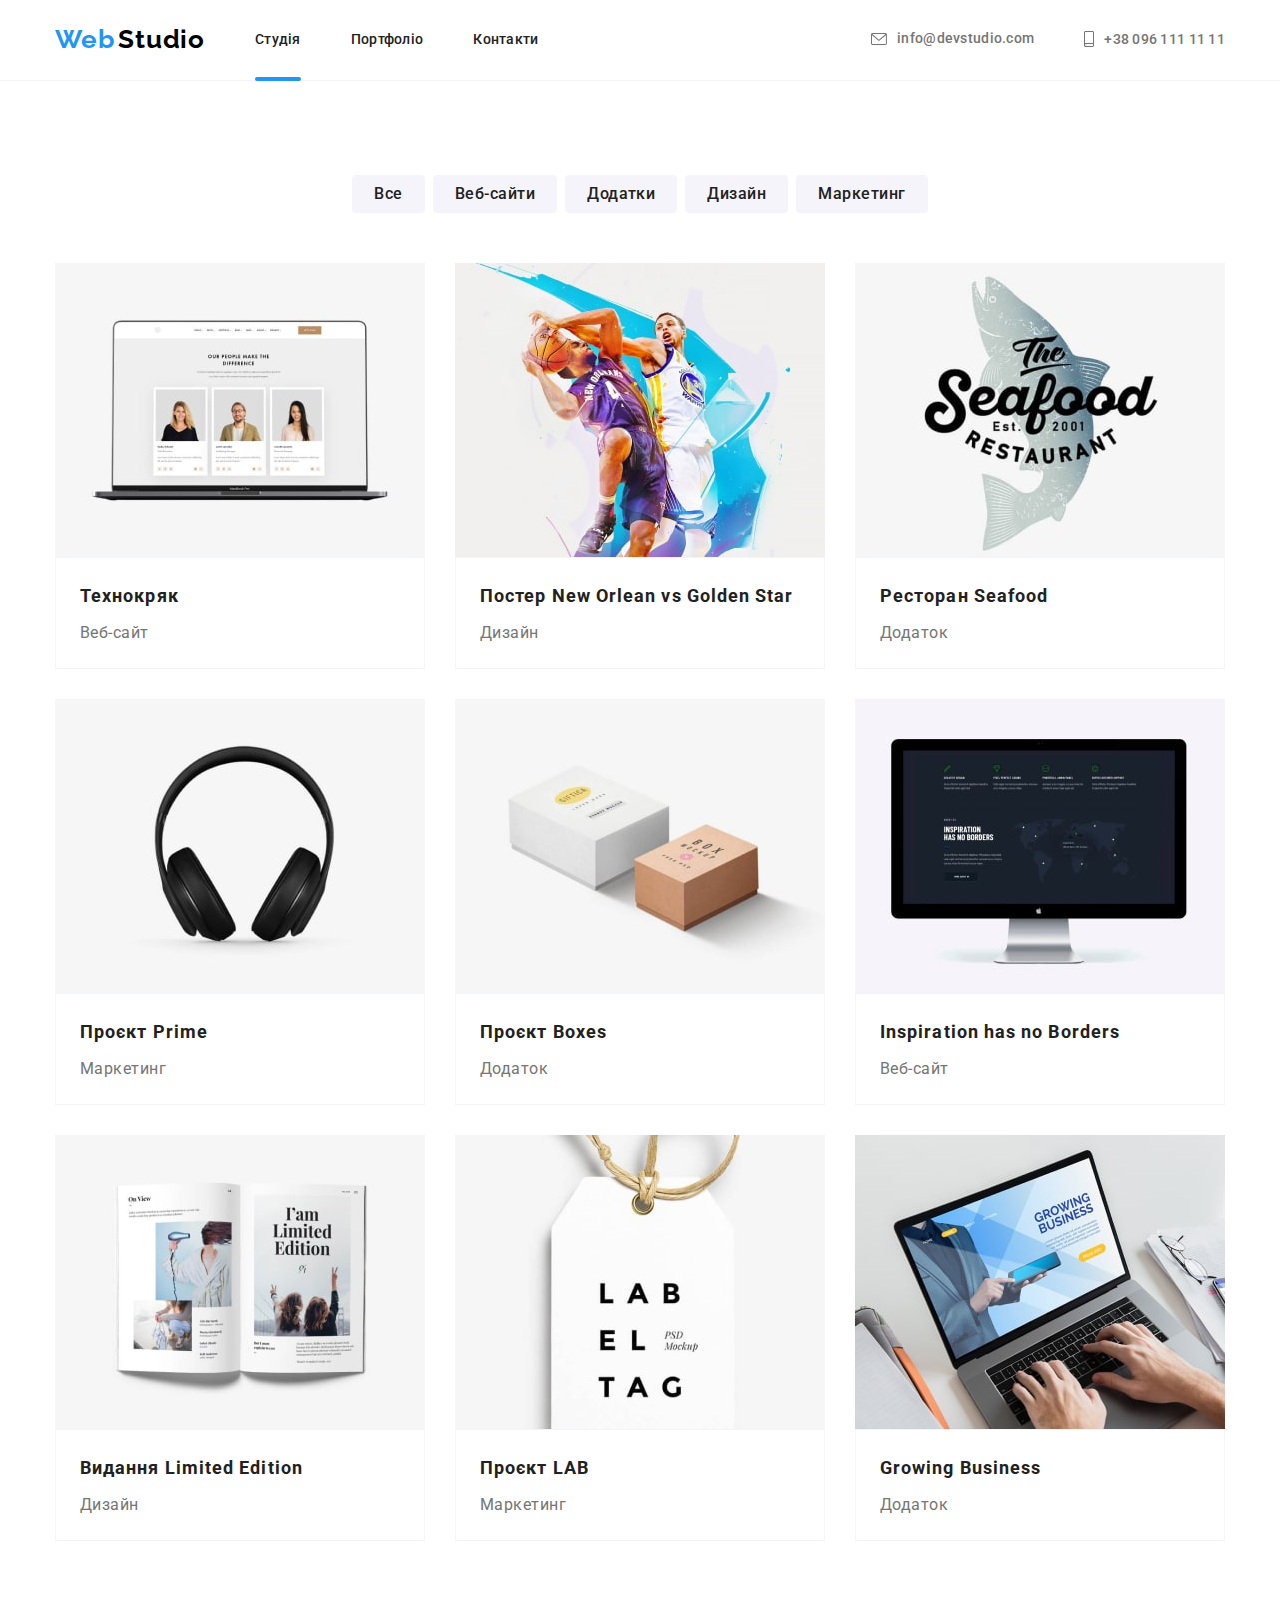
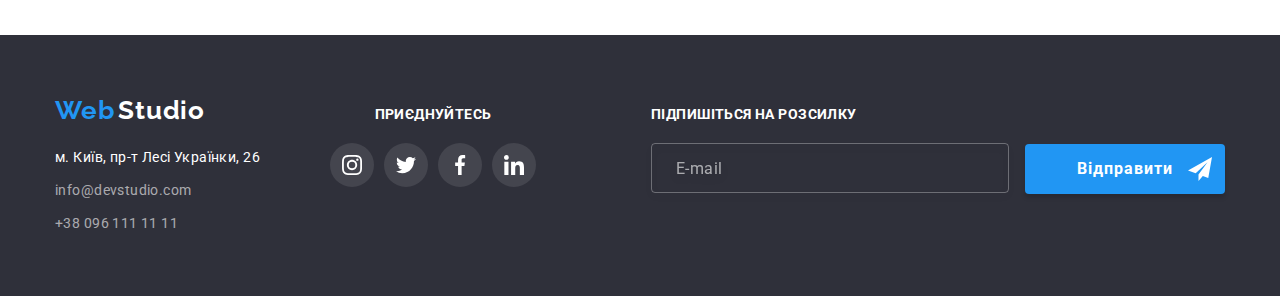
==== portfolio.html @ e1bfc2ea "Homework_8. V1" ====
<!DOCTYPE html>
<html lang="uk">

<head>
    <meta charset="UTF-8">
    <meta http-equiv="X-UA-Compatible" content="IE=edge">
    <meta name="viewport" content="width=device-width, initial-scale=1.0">
    <title>WebStudio</title>
    <link rel="preconnect" href="https://fonts.googleapis.com">
    <link rel="preconnect" href="https://fonts.gstatic.com" crossorigin>
    <link
        href="https://fonts.googleapis.com/css2?family=Montserrat:wght@400;700&family=Raleway:wght@700&family=Roboto:wght@400;500;700;900&display=swap"
        rel="stylesheet">
    <link rel="stylesheet" href="https://cdnjs.cloudflare.com/ajax/libs/animate.css/4.1.1/animate.min.css" />
    <link href="https://unpkg.com/aos@2.3.1/dist/aos.css" rel="stylesheet">
    <link rel="stylesheet" href="https://cdnjs.cloudflare.com/ajax/libs/animate.css/4.1.1/animate.min.css" />
    <link rel="stylesheet"
        href="https://cdnjs.cloudflare.com/ajax/libs/modern-normalize/1.1.0/modern-normalize.min.css">
    <link rel="stylesheet" href="./CSS/main.min.css">
</head>

<body>
    <header class="header">
        <div class="container">
            <a class="logo link" href="" lang="en"><span class="logo__web">Web</span> <span
                    class="logo__studio">Studio</span>
            </a>

            <nav class="navigation header__navigation">
                <ul class="navigation__list list">
                    <li class="navigation__item">
                        <a href="./index.html" class="navigation__link link current"> Студія </a>
                    </li>
                    <li class="navigation__item">
                        <a href="./portfolio.html" class="navigation__link link">Портфоліо</a>
                    </li>
                    <li class="navigation__item">
                        <a href="" class="navigation__link link">Контакти</a>
                    </li>
                </ul>
            </nav>
            <div class="auth-nav">
                <ul class="auth-list list">
                    <li>
                        <a href="mailto:info@devstudio.com" class="contact link">
                            <svg class="contact__icon" width="16" height="12">
                                <use href="./Images/icons.svg#icon-envelope"></use>
                            </svg>
                            info@devstudio.com
                        </a>
                    </li>
                    <li>
                        <a href="tel:+380961111111" class="contact link">
                            <svg class="contact__icon" width="10" height="16">
                                <use href="./Images/icons.svg#icon-smartphone"></use>
                            </svg>
                            +38 096 111 11 11</a>
                    </li>
                </ul>
            </div>
            <button type="button" class="menu-open" data-menu-open><svg class="menu-open-btn" width="40" height="40">
                    <use href="./Images/icons.svg#icon-menu_40px"></use>
                </svg></button>
            <div class="mobile-menu is-hidden" data-menu>
                <div class="container-mob">
                    <div class="menu-top">
                        <button type="button" class="menu-close" data-menu-close><svg class="close-open-btn" width="40"
                                height="40">
                                <use href="./Images/icons.svg#icon-close_40px"></use>
                            </svg></button>
                        <div class="menu-top">
                            <nav class="mob-menu-navigation">
                                <ul class="mob-menu-list list">
                                    <li class="mob-menu-item">
                                        <a href="./index.html" class="mob-menu-link link current"> Студія </a>
                                    </li>
                                    <li class="mob-menu-item">
                                        <a href="./portfolio.html" class="mob-menu-link link">Портфоліо</a>
                                    </li>
                                    <li class="mob-menu-item">
                                        <a href="" class="mob-menu-link link">Контакти</a>
                                    </li>
                                </ul>
                            </nav>
                        </div>
                        <div class="mob-auth-nav">
                            <ul class="mob-auth-list list">
                                <li>
                                    <a href="tel:+380961111111" class="contact-tel link">
                                        +38 096 111 11 11</a>
                                </li>
                                <li>
                                    <a href="mailto:info@devstudio.com" class="contact-mail link">
                                        info@devstudio.com
                                    </a>
                                </li>

                            </ul>
                        </div>
                        <ul class="mob-soc-list list">
                            <li class="mob-soc-item">
                                <a href="" class="mob-soc-link link" target="_blank"
                                    rel="noopener noreferrer nofollow">Instagram</a>
                            </li>
                            <li class="mob-soc-item">
                                <a href="" class="mob-soc-link link" target="_blank"
                                    rel="noopener noreferrer nofollow">Twitter</a>
                            </li>
                            <li class="mob-soc-item">
                                <a href="" class="mob-soc-link link" target="_blank"
                                    rel="noopener noreferrer nofollow">Facebook</a>
                            </li>
                            <li class="mob-soc-item">
                                <a href="" class="mob-soc-link link" target="_blank"
                                    rel="noopener noreferrer nofollow">LinkedIn</a>
                            </li>
                        </ul>

                    </div>
                </div>
            </div>
    </header>
    <main>
        <section>

            <h1 class="visually-hidden">Портфоліо</h1>
            <!-- Приховний хеддер, заховати !!! -->
            <div class="container">
                <ul class="button-list list">
                    <li>
                        <button type="button" class="button-portfolio">Все</button>
                    </li>
                    <li>
                        <button type="button" class="button-portfolio">Веб-сайти</button>
                    </li>
                    <li>
                        <button type="button" class="button-portfolio">Додатки</button>
                    </li>
                    <li>
                        <button type="button" class="button-portfolio">Дизайн</button>
                    </li>
                    <li>
                        <button type="button" class="button-portfolio">Маркетинг</button>
                    </li>
                </ul>

                <ul class="cataloge-list list">

                    <li class="portfolio-item">
                        <div class="portfolio-top-wrap">
                            <picture>
                                <source srcset="
                                ./Images/Techno-desk.jpg   1x,
                                ./Images/Techno-desk-2x.jpg 2x
                                " media="(min-width:1200px)" />
                                <source srcset="
                                ./Images/Techno-tab.jpg    1x,
                                ./Images/Techno-tab-2x.jpg 2x
                                " media="(min-width:768px)" />
                                <source srcset="
                                ./Images/Techno-mob.jpg   1x,
                                ./Images/Techno-mob-2x.jpg 2x
                                " media="(max-width:767px)" />
                                <img src="./Images/Techno-mob.jpg" alt="Технокряк" width="450" height="294" />
                            </picture>
                            <p class="portfolio-text">
                                Ресурс пропонує комплексні пропозиції з різним рівнем функціоналу
                                та
                                сервісів. Все це дозволить відвідувачу отримати
                                вичерпні відомості про компанію чи приватну особу.

                            </p>
                        </div>

                        <div class="portfolio-block">
                            <p class="cataloge-works">Технокряк</p>
                            <p class="portfolio-name">Веб-сайт</p>
                        </div>
                    </li>


                    <li class="portfolio-item">
                        <div class="portfolio-top-wrap">
                            <picture>
                                <source srcset="
                                 ./Images/New-orlean-desk.jpg   1x,
                                 ./Images/New-orlean-desk-2x.jpg 2x
                                  " media="(min-width:1200px)" />
                                <source srcset="
                                   ./Images/New-orlean-tab.jpg    1x,
                                    ./Images/New-orlean-tab-2x.jpg 2x
                                    " media="(min-width:768px)" />
                                <source srcset="
                                    ./Images/New-orlean-mob.jpg   1x,
                                    ./Images/New-orlean-mob-2x.jpg 2x
                                   " media="(max-width:767px)" />
                                <img src="./Images/New-orlean-mob.jpg" alt="New-Orlean" width="450" height="294" />
                            </picture>
                            <p class="portfolio-text">
                                Lorem ipsum dolor, sit amet consectetur adipisicing elit. Ad recusandae autem dolorem
                                totam eveniet tempora reiciendis provident quibusdam corporis. Harum laborum ea minima.
                                Consequuntur dolorem soluta non doloribus at. Quaerat.

                            </p>
                        </div>
                        <div class="portfolio-block">
                            <p class="cataloge-works">Постер New Orlean vs Golden Star</p>
                            <p class="portfolio-name">Дизайн</p>
                        </div>
                    </li>
                    <li class="portfolio-item">
                        <div class="portfolio-top-wrap">
                        <picture>
                            <source srcset="
                               ./Images/Seafood-desk.jpg   1x,
                                 ./Images/Seafood-desk-2x.jpg 2x
                                  " media="(min-width:1200px)" />
                            <source srcset="
                                   ./Images/Seafood-tab.jpg    1x,
                                   ./Images/Seafood-tab-2x.jpg 2x
                                   " media="(min-width:768px)" />
                            <source srcset="
                                   ./Images/Seafood-mob.jpg   1x,
                                    ./Images/Seafood-mob-2x.jpg 2x
                                     " media="(max-width:767px)" />
                            <img src="./Images/Seafood-mob.jpg" alt="Seafood" width="450" height="294" />
                        </picture>
                            <p class="portfolio-text">
                                Lorem ipsum dolor sit amet.

                            </p>
                        </div>
                        <div class="portfolio-block">
                            <p class="cataloge-works">Ресторан Seafood</p>
                            <p class="portfolio-name">Додаток</p>
                        </div>
                    </li>
                    <li class="portfolio-item">
                        <div class="portfolio-top-wrap">
                        <picture>
                            <source srcset="
                                ./Images/Prime-desk.jpg   1x,
                                ./Images/Prime-desk-2x.jpg 2x
                                 " media="(min-width:1200px)" />
                            <source srcset="
                                 ./Images/Prime-tab.jpg    1x,
                                  ./Images/Prime-tab-2x.jpg 2x
                                   " media="(min-width:768px)" />
                            <source srcset="
                                    ./Images/Prime-mob.jpg   1x,
                                    ./Images/Prime-mob-2x.jpg 2x
                                      " media="(max-width:767px)" />
                            <img src="./Images/Prime-mob.jpg" alt="Prime" width="450" height="294" />
                        </picture>
                            <p class="portfolio-text">
                                Lorem ipsum dolor, sit amet consectetur adipisicing elit. Eaque dolore tempore deserunt
                                eligendi temporibus explicabo aspernatur incidunt velit fugiat asperiores.
                            </p>
                        </div>
                        <div class="portfolio-block">
                            <p class="cataloge-works">Проєкт Prime</p>
                            <p class="portfolio-name">Маркетинг</p>
                        </div>
                    </li>
                    <li class="portfolio-item">
                        <div class="portfolio-top-wrap">
                        <picture>
                            <source srcset="
                             ./Images/Boxes-desk.jpg   1x,
                               ./Images/Boxes-desk-2x.jpg 2x
                                " media="(min-width:1200px)" />
                            <source srcset="
                                 ./Images/Boxes-tab.jpg    1x,
                                 ./Images/Boxes-tab-2x.jpg 2x
                                   " media="(min-width:768px)" />
                            <source srcset="
                                  ./Images/Boxes-mob.jpg   1x,
                                    ./Images/Boxes-mob-2x.jpg 2x
                                    " media="(max-width:767px)" />
                            <img src="./Images/Boxes-mob.jpg" alt="Boxes" width="450" height="294" />
                        </picture>
                            <p class="portfolio-text">
                                Lorem ipsum dolor, sit amet consectetur adipisicing elit. Eaque dolore tempore deserunt
                                eligendi temporibus
                                explicabo aspernatur incidunt velit fugiat asperiores.
                            </p>
                        </div>
                        <div class="portfolio-block">
                            <p class="cataloge-works">Проєкт Boxes</p>
                            <p class="portfolio-name">Додаток</p>
                        </div>
                    </li>
                    <li class="portfolio-item">
                        <div class="portfolio-top-wrap">
                            <picture>
                                <source srcset="
                                  ./Images/Inspiration-desk.jpg   1x,
                                    ./Images/Inspiration-desk-2x.jpg 2x
                                   " media="(min-width:1200px)" />
                                <source srcset="
                                  ./Images/Inspiration-tab.jpg    1x,
                                   ./Images/Inspiration-tab-2x.jpg 2x
                                    " media="(min-width:768px)" />
                                <source srcset="
                                    ./Images/Inspiration-mob.jpg   1x,
                                     ./Images/Inspiration-mob-2x.jpg 2x
                                   " media="(max-width:767px)" />
                                <img src="./Images/Inspiration-mob.jpg" alt="inspiration" width="450" height="294" />
                            </picture>
                            <p class="portfolio-text">
                                Lorem ipsum dolor, sit amet consectetur adipisicing elit. Eaque dolore tempore deserunt
                                eligendi temporibus
                                explicabo aspernatur incidunt velit fugiat asperiores.
                            </p>
                        </div>
                        <div class="portfolio-block">
                            <p class="cataloge-works">Inspiration has no Borders</p>
                            <p class="portfolio-name">Веб-сайт</p>
                        </div>
                    </li>
                    <li class="portfolio-item">
                        <div class="portfolio-top-wrap">
                        <picture>
                            <source srcset="
                            ./Images/Limited-desk.jpg   1x,
                            ./Images/Limited-desk-2x.jpg 2x
                             " media="(min-width:1200px)" />
                            <source srcset="
                             ./Images/Limited-tab.jpg    1x,
                              ./Images/Limited-tab-2x.jpg 2x
                              " media="(min-width:768px)" />
                            <source srcset="
                                ./Images/Limited-mob.jpg   1x,
                               ./Images/Limited-mob-2x.jpg 2x
                                " media="(max-width:767px)" />
                            <img src="./Images/Limited-mob.jpg" alt="Limited" width="450" height="294" />
                        </picture>
                            <p class="portfolio-text">
                                Lorem ipsum dolor, sit amet consectetur adipisicing elit. Eaque dolore tempore deserunt
                                eligendi temporibus
                                explicabo aspernatur incidunt velit fugiat asperiores.
                            </p>
                        </div>
                        <div class="portfolio-block">
                            <p class="cataloge-works">Видання Limited Edition</p>
                            <p class="portfolio-name">Дизайн</p>
                        </div>
                    </li>
                    <li class="portfolio-item">
                        <div class="portfolio-top-wrap">
                            <picture>
                                <source srcset="
                               ./Images/LAB-desk.jpg   1x,
                                  ./Images/LAB-desk-2x.jpg 2x
                                   " media="(min-width:1200px)" />
                                <source srcset="
                                 ./Images/LAB-tab.jpg    1x,
                                 ./Images/LAB-tab-2x.jpg 2x
                                    " media="(min-width:768px)" />
                                <source srcset="
                                   ./Images/LAB-mob.jpg   1x,
                                   ./Images/LAB-mob-2x.jpg 2x
                                     " media="(max-width:767px)" />
                                <img src="./Images/LAB-mob.jpg" alt="LAB" width="450" height="294" />
                            </picture>
                            <p class="portfolio-text">
                                Lorem ipsum dolor, sit amet consectetur adipisicing elit. Eaque dolore tempore deserunt
                                eligendi temporibus
                                explicabo aspernatur incidunt velit fugiat asperiores.
                            </p>
                        </div>
                        <div class="portfolio-block">
                            <p class="cataloge-works">Проєкт LAB</p>
                            <p class="portfolio-name">Маркетинг</p>
                        </div>
                    </li>
                    <li class="portfolio-item">
                        <div class="portfolio-top-wrap">
                        <picture>
                            <source srcset="
                               ./Images/Business-desk.jpg   1x,
                              ./Images/Business-desk-2x.jpg 2x
                                 " media="(min-width:1200px)" />
                            <source srcset="
                               ./Images/Business-tab.jpg    1x,
                               ./Images/Business-tab-2x.jpg 2x
                                " media="(min-width:768px)" />
                            <source srcset="
                                  ./Images/Business-mob.jpg   1x,
                                   ./Images/Business-mob-2x.jpg 2x
                                    " media="(max-width:767px)" />
                            <img src="./Images/Business-mob.jpg" alt="Business" width="450" height="294" />
                        </picture>
                            <p class="portfolio-text">
                                Lorem ipsum dolor, sit amet consectetur adipisicing elit. Eaque dolore tempore deserunt
                                eligendi temporibus
                                explicabo aspernatur incidunt velit fugiat asperiores.
                            </p>
                        </div>
                        <div class="portfolio-block">
                            <p class="cataloge-works">Growing Business</p>
                            <p class="portfolio-name">Додаток</p>
                        </div>
                    </li>
                </ul>
            </div>
        </section>

    </main>
    <footer class="footer">
        <div class="container">
            <div class="two-section-tab">
                <div class="address-thumb footer__address-thumb">
                    <a class="logo footer__logo link" href="" lang="en"><span class="logo__web">Web</span> <span
                            class=" logo__studio logo__studio--white">Studio</span></a>
                    <address>
                        <a class="footer__address link" href="https://goo.gl/maps/BBS1sjoUENWyH9NC9" target="_blank"
                            rel="noopener noreferrer nofollow">м. Київ, пр-т Лесі Українки, 26</a>
                        <ul class="footer__list list">
                            <li class=footer__item><a class="footer__contact link"
                                    href="mailto:info@devstudio.com">info@devstudio.com</a>
                            </li>
                            <li class=footer__item><a class="footer__contact link" href="tel:+380961111111">+38 096 111
                                    11
                                    11</a>
                            </li>
                        </ul>
                    </address>
                </div>
                <div class="footer-soc footer__footer-soc">
                    <h3>Приєднуйтесь</h3>
                    <ul class="footer-soc__list list">
                        <li class="footer-soc__item">
                            <a href="" class="footer-soc__link link">
                                <svg class="footer-soc__icon" width="20" height="20">
                                    <use href="./Images/icons.svg#icon-instagram-2"></use>
                                </svg>
                            </a>
                        </li>
                        <li class="footer-soc__item">
                            <a href="" class="footer-soc__link link">
                                <svg class="footer-soc__icon" width="20" height="20">
                                    <use href="./Images/icons.svg#icon-twitter-1"></use>
                                </svg>
                            </a>
                        </li>
                        <li class="footer-soc__item">
                            <a href="" class="footer-soc__link link">
                                <svg class="footer-soc__icon" width="20" height="20">
                                    <use href="./Images/icons.svg#icon-facebook-1"></use>
                                </svg>
                            </a>
                        </li>
                        <li class="footer-soc__item">
                            <a href="" class="footer-soc__link link">
                                <svg class="footer-soc__icon" width="20" height="20">
                                    <use href="./Images/icons.svg#icon-linkedin-1"></use>
                                </svg>
                            </a>
                        </li>
                    </ul>
                </div>
            </div>
            <div class="subscription-box">
                <h3>Підпишіться на розсилку</h3>
                <form class="subscription-form">

                    <input type="email" class="subscription-form__input" name="subscription-form__email" required
                        placeholder="E-mail">

                    <button type="submit" class="submit-button">Відправити
                        <svg class="submit-button__icon" width="24" height="24">
                            <use href="./Images/icons.svg#icon-icon-send"></use>
                        </svg>
                    </button>
                </form>
            </div>
        </div>
    </footer>
    <script src="https://unpkg.com/aos@2.3.1/dist/aos.js"></script>
    <script>
        AOS.init();
    </script>
    <script src="./js/menu.js"></script>
</body>

</html>
---- CSS/main.min.css ----
:root{--header-color: #212121;--title-color: #757575;--accent-color: #2196f3;--second-accent-color: #ffffff;--body-background: #ffffff;--typical-lh: 1.36;--bg-gradiant:linear-gradient( rgba(47, 48, 58, 0.4), rgba(47, 48, 58, 0.4)) }p,h1,h2,h3,h4,h5,h6{margin:0px}ul{margin:0px;padding-left:0}body{font-family:"Roboto",sans-serif;background:var(--body-background)}.list{list-style:none}.link{text-decoration:none}img{display:block;width:100%;max-width:100%;height:auto}.visually-hidden{position:absolute;white-space:nowrap;width:1px;height:1px;overflow:hidden;border:0;padding:0;clip:rect(0 0 0 0);clip-path:inset(50%);margin:-1px}.container{width:100%;padding-left:15px;padding-right:15px;margin-left:auto;margin-right:auto}@media screen and (min-width: 480px){.container{width:480px}}@media screen and (min-width: 768px){.container{width:768px}}@media screen and (min-width: 1200px){.container{width:1200px}}section{padding-top:60px;padding-bottom:60px}@media screen and (min-width: 1200px){section{padding-top:94px;padding-bottom:94px}}.header{border-bottom:1px solid #f5f4fa;padding-top:16px;padding-bottom:16px}@media screen and (min-width: 768px){.header{padding-top:26px;padding-bottom:26px}}@media screen and (min-width: 1200px){.header{padding-top:24px;padding-bottom:25px}}.logo__web{font-family:"Raleway",sans-serif;font-weight:700;font-size:24px;line-height:1.16;letter-spacing:.03em;color:var(--accent-color)}@media screen and (min-width: 1200px){.logo__web{font-size:26px;line-height:1.19}}.logo__studio{font-family:"Raleway",sans-serif;font-weight:700;font-size:24px;line-height:1.16;letter-spacing:.03em;color:#000}@media screen and (min-width: 1200px){.logo__studio{font-size:26px;line-height:1.19}}.navigation,.auth-nav{display:none}.navigation{display:none}@media screen and (min-width: 768px){.navigation{display:block}}@media screen and (min-width: 1200px){.navigation{display:block}}.navigation__link{position:relative;font-weight:500;font-size:14px;line-height:1.14;letter-spacing:.02em;color:var(--header-color);transition:color 250ms cubic-bezier(0.4, 0, 0.2, 1)}.navigation__link:hover,.navigation__link:focus{color:var(--accent-color)}.navigation__link.current::after{position:absolute;content:"";display:block;width:100%;height:4px;border-radius:2px;background-color:var(--accent-color);margin-top:28px;left:0;transition:color 250ms cubic-bezier(0.4, 0, 0.2, 1)}.contact{font-weight:500;font-size:14px;line-height:1.14;letter-spacing:.02em;color:var(--title-color);align-items:center;display:flex;gap:10px;transition:color 250ms cubic-bezier(0.4, 0, 0.2, 1)}.contact:hover,.contact:focus{color:var(--accent-color)}.contact__icon{fill:var(--title-color);transition:fill 250ms cubic-bezier(0.4, 0, 0.2, 1)}.contact:hover .contact__icon,.contact:focus .contact__icon{fill:var(--accent-color)}.header .container{display:flex;align-items:center;width:100%}@media screen and (min-width: 1200px){.header .container{width:1200px}}.header__navigation{margin-left:87px}@media screen and (min-width: 1200px){.header__navigation{margin-left:50px}}.navigation__list{display:flex}.navigation__item:not(:last-child){margin-right:50px}.auth-nav{display:none}@media screen and (min-width: 768px){.auth-nav{display:flex;margin-left:auto;margin-bottom:-10px}}@media screen and (min-width: 1200px){.auth-nav{display:flex;margin-left:auto}}.auth-list li:first-child{margin-bottom:10px}@media screen and (min-width: 1200px){.auth-list{display:flex;margin-left:auto}}@media screen and (min-width: 1200px){.auth-list li:not(:last-child){margin-right:50px}}.menu-open,.menu-close{margin-left:auto;background-color:rgba(0,0,0,0);border:rgba(0,0,0,0)}@media screen and (min-width: 768px){.menu-open,.menu-close{display:none}}@media screen and (min-width: 1200px){.menu-open,.menu-close{display:none}}.mobile-menu{position:fixed;z-index:1;background-color:var(--body-background);top:0;left:0;width:100vw;height:100vh;padding-top:10px;padding-bottom:48px;padding-left:40px}.mobile-menu>.container-mob{height:100%;display:flex;flex-direction:column;justify-content:space-between}.menu-close{display:block;margin-left:auto;margin-bottom:15px}.mob-menu-item:not(:last-child){margin-bottom:36px}.mob-menu-item:last-child{margin-bottom:120px}.mob-menu-link{font-weight:500;font-size:40px;line-height:1.18;letter-spacing:.02em;color:#212121}.mob-menu-link:hover,.mob-menu-link:focus{color:var(--accent-color)}.mob-auth-nav{display:flex;gap:32px;margin-bottom:64px}.contact-tel{display:inline-block;font-weight:500;font-size:34px;line-height:1.18;letter-spacing:.02em;color:#2196f3;margin-bottom:32px}.contact-mail{font-weight:500;font-size:24px;line-height:28px;letter-spacing:.02em;color:#757575}.mob-soc-list{display:flex;gap:20px}.mob-soc-list li:not(:last-child){border-right:1px solid rgba(33,33,33,.2);padding-right:10px}.mob-soc-link{font-weight:500;font-size:18px;line-height:1.22;letter-spacing:.02em;color:#2196f3}.hero{background-color:#2f303a;background-image:var(--bg-gradiant),url(../Images/Hero_mob_1x.jpg);background-repeat:no-repeat;background-position:center;background-size:cover;max-width:1600px;height:600px;margin:0 auto;text-align:center;padding-top:118px;padding-bottom:60px}@media(min-device-pixel-ratio: 2),(min-resolution: 192dpi),(min-resolution: 2dppx){.hero{background-image:var(--bg-gradiant),url(../Images/Hero_mob_2x.jpg)}}@media screen and (min-width: 768px){.hero{padding-top:118px;padding-bottom:204px;background-image:var(--bg-gradiant),url(../Images/Hero_tab_1x.jpg)}}@media screen and (min-width: 768px)and (min-device-pixel-ratio: 2),screen and (min-width: 768px)and (min-resolution: 192dpi),screen and (min-width: 768px)and (min-resolution: 2dppx){.hero{background-image:var(--bg-gradiant),url(../Images/Hero_tab_2x.jpg)}}@media screen and (min-width: 1200px){.hero{padding-top:200px;padding-bottom:200px;background-image:var(--bg-gradiant),url(../Images/Hero_desk_1x.jpg)}}@media screen and (min-width: 1200px)and (min-device-pixel-ratio: 2),screen and (min-width: 1200px)and (min-resolution: 192dpi),screen and (min-width: 1200px)and (min-resolution: 2dppx){.hero{background-image:var(--bg-gradiant),url(../Images/Hero_desk_2x.jpg)}}.container .hero-content{text-align:left;width:100%}.hero-name{font-weight:900;font-size:26px;line-height:1.62;letter-spacing:.06em;text-transform:uppercase;color:var(--second-accent-color);width:100%;margin:0 auto}@media screen and (min-width: 1200px){.hero-name{font-size:44px;line-height:1.36}}.button-hero{font-family:inherit;font-weight:700;font-size:16px;line-height:1.88;align-items:center;text-align:center;letter-spacing:.06em;border-radius:4px;border:1px var(--accent-color);color:var(--second-accent-color);background-color:var(--accent-color);cursor:pointer;padding:10px 32px;margin-top:30px;min-width:200px;transition:background 250ms cubic-bezier(0.4, 0, 0.2, 1)}@media screen and (min-width: 1200px){.button-hero{min-width:216px}}.button-hero:hover,.button-hero:focus{background:#188ce8}.about-list{display:flex;flex-wrap:wrap;gap:30px}.about-item{width:100%}@media screen and (min-width: 768px){.about-item{width:calc((100% - 30px)/2)}}@media screen and (min-width: 1200px){.about-item{width:calc((100% - 90px)/4)}}.about-thumb{height:120px;background-color:#f5f4fa;border-radius:4px;display:flex;align-items:center;justify-content:center;margin-bottom:30px}.about-title{font-weight:700;font-size:14px;line-height:1.14;letter-spacing:.03em;text-transform:uppercase;color:var(--header-color);margin-bottom:10px}.about-text{font-size:14px;line-height:1.71;letter-spacing:.03em;color:var(--title-color)}.works-section{display:none}@media screen and (min-width: 1200px){.works-section{display:block;padding-top:0px}}.works,.clients-title,.team-title{font-weight:700;font-size:28px;line-height:1.17;letter-spacing:.03em;text-align:center;color:var(--header-color);margin-bottom:30px}.works-list{display:flex}.gallery-item{position:relative;width:370px}.gallery-item:not(:last-child){margin-right:30px}.works-top{position:absolute;color:#f5f4fa;bottom:0;left:0;font-weight:700;font-size:14px;line-height:1.14;text-align:center;letter-spacing:.03em;text-transform:uppercase;background-color:rgba(47,48,58,.8);color:#fff;width:370px;min-height:70px;padding:27px}@media screen and (min-width: 1200px){.team-title{font-weight:700;font-size:36px;line-height:1.17;letter-spacing:.03em;margin-bottom:50px}}.team-section{background-color:#f5f4fa}.team-list{display:flex;flex-wrap:wrap;gap:30px}.team-item{width:100%}@media screen and (min-width: 768px){.team-item{width:calc((100% - 30px)/2)}}@media screen and (min-width: 1200px){.team-item{width:calc((100% - 90px)/4)}}.team-block{background-color:#fff;padding:30px 30px;box-shadow:0px 1px 3px rgba(0,0,0,.12),0px 1px 1px rgba(0,0,0,.14),0px 2px 1px rgba(0,0,0,.2);border-radius:0px 0px 4px 4px}.team-name{font-weight:500;font-size:16px;line-height:1.19;text-align:center;letter-spacing:.03em;color:var(--header-color);margin-bottom:10px}.team-specialty{font-size:16px;line-height:1.19;text-align:center;letter-spacing:.03em;color:var(--title-color);margin-bottom:16px}.team-soc{display:flex;justify-content:center;gap:10px}.team-soc-link{width:44px;height:44px;border-radius:50%;background-color:inherit;display:flex;align-items:center;justify-content:center;transition:background-color 250ms cubic-bezier(0.4, 0, 0.2, 1),fill 250ms cubic-bezier(0.4, 0, 0.2, 1)}.team-soc-link:hover,.team-soc-link:focus{background-color:#2196f3}.team-soc-icon{fill:#afb1b8;transition:fill 250ms cubic-bezier(0.4, 0, 0.2, 1)}.team-soc-link:hover .team-soc-icon,.team-soc-link:focus .team-soc-icon{fill:#fff}@media screen and (min-width: 1200px){.clients-title{font-weight:700;font-size:36px;line-height:1.17;letter-spacing:.03em;margin-bottom:50px}}.clients-list{display:flex;flex-wrap:wrap;gap:30px;justify-content:center;align-items:center}.clients-item{width:calc((100% - 30px)/2);height:92px}@media screen and (min-width: 768px){.clients-item{width:calc((100% - 60px)/3)}}@media screen and (min-width: 1200px){.clients-item{width:calc((100% - 150px)/6)}}.clients-link{display:flex;align-items:center;justify-content:center;width:100%;height:100%;border:1px solid #afb1b8;border-radius:4px;transition:border 250ms cubic-bezier(0.4, 0, 0.2, 1),border-radius 250ms cubic-bezier(0.4, 0, 0.2, 1),fill 250ms cubic-bezier(0.4, 0, 0.2, 1)}.clients-link:hover,.clients-link:focus{border:1px solid #2196f3;border-radius:4px;transition:fill 250ms cubic-bezier(0.4, 0, 0.2, 1)}.clients-icon{fill:#afb1b8}.clients-link:hover .clients-icon,.clients-link:focus .clients-icon{fill:#2196f3}.footer{background:#2f303a;padding-top:60px;padding-bottom:60px}@media screen and (min-width: 768px){.two-section-tab{display:flex;justify-content:space-around;margin-bottom:60px}}@media screen and (min-width: 768px)and (min-width: 1200px){.two-section-tab{margin-bottom:0px}}@media screen and (min-width: 1200px){.footer .container{display:flex}}@media screen and (min-width: 1200px){.footer__address-thumb{margin-right:70px}}.footer__logo{margin-bottom:20px;display:inline-block}.logo__studio--white{font-family:"Raleway",sans-serif;font-weight:700;font-size:24px;line-height:1.16;letter-spacing:.03em;color:var(--second-accent-color)}@media screen and (min-width: 1200px){.logo__studio--white{font-size:26px;line-height:1.19}}.footer__address{font-style:normal;font-size:14px;line-height:1.7;letter-spacing:.03em;color:var(--second-accent-color);display:inline-block;margin-bottom:9px}@media screen and (max-width: 767px){.address-thumb{margin-bottom:60px;text-align:center}}.footer__contact{font-style:normal;font-size:14px;line-height:1.7;letter-spacing:.03em;color:rgba(255,255,255,.6);display:inline-block}.footer__item:not(:last-child){margin-bottom:9px}.footer__footer-soc h3{font-weight:700;font-size:14px;line-height:1.14;letter-spacing:.03em;text-transform:uppercase;color:#fff;margin-bottom:20px}.footer__footer-soc{margin-top:12px;text-align:center;margin-bottom:60px}@media screen and (min-width: 1200px){.footer__footer-soc{margin-right:93px;margin-bottom:0px}}.footer-soc__list{display:flex;justify-content:center;gap:10px}.footer-soc__link{width:44px;height:44px;border-radius:50%;background-color:rgba(255,255,255,.1);display:flex;align-items:center;justify-content:center;transition:background-color 250ms cubic-bezier(0.4, 0, 0.2, 1)}.footer-soc__link:hover,.footer-soc__link:focus{background-color:#2196f3}.footer-soc__icon{fill:#fff}.subscription-box{margin-top:12px;margin-left:auto}.subscription-box h3{font-weight:700;font-size:14px;line-height:1.14;letter-spacing:.03em;text-transform:uppercase;color:#fff;margin-bottom:20px;text-align:center}@media screen and (min-width: 1200px){.subscription-box h3{text-align:left}}.subscription-form{display:flex;flex-wrap:wrap;align-items:center;justify-content:center;flex-direction:column}@media screen and (min-width: 1200px){.subscription-form{display:block}}.subscription-form__input{width:100%;height:50px;background-color:rgba(0,0,0,0);border:1px solid rgba(255,255,255,.3);filter:drop-shadow(0px 4px 4px rgba(0, 0, 0, 0.15));border-radius:4px;color:#fff;padding-left:12px;outline:none;margin-bottom:20px}@media screen and (min-width: 768px){.subscription-form__input{width:450px}}@media screen and (min-width: 1200px){.subscription-form__input{width:358px}}.subscription-form__input::placeholder{font-weight:400;font-size:16px;line-height:1.25;letter-spacing:.03em;color:rgba(255,255,255,.6);padding-left:12px}.submit-button{position:relative;width:200px;height:50px;background:var(--accent-color);box-shadow:0px 4px 4px rgba(0,0,0,.15);border-radius:4px;border:var(--accent-color);font-weight:700;font-size:16px;line-height:1.88;align-items:center;text-align:center;letter-spacing:.06em;color:#fff;margin-left:12px}.submit-button:hover,.submit-button:focus{background:#188ce8;box-shadow:0px 4px 4px rgba(0,0,0,.15);border-radius:4px}.submit-button__icon{position:absolute;right:13px;top:50%;transform:translateY(-50%);fill:var(--second-accent-color)}.backdrop{position:fixed;top:0;width:100%;height:100%;background:rgba(0,0,0,.2);transition:opacity 500ms linear,visibility 500ms}.modal{position:absolute;width:calc(100% - 30px);min-height:581px;top:50%;left:50%;transform:translate(-50%, -50%) scale(1);transition:transform 250ms linear;background:#fff;box-shadow:0px 1px 3px rgba(0,0,0,.12),0px 1px 1px rgba(0,0,0,.14),0px 2px 1px rgba(0,0,0,.2);border-radius:4px;padding:40px}@media screen and (min-width: 768px){.modal{width:450px}}@media screen and (min-width: 1200px){.modal{width:528px}}.backdrop.is-hidden .modal{transform:translate(-50%, -50%) scale(0)}.modal__close{position:absolute;right:8px;top:8px;width:30px;height:30px;background:#fff;border:1px solid rgba(0,0,0,.1);border-radius:50%}.modal__icon{position:absolute;top:50%;left:50%;transform:translate(-50%, -50%);cursor:pointer}.modal__icon:hover,.modal__icon:focus{fill:var(--accent-color)}.modal__title{font-weight:700;font-size:20px;line-height:1.5;text-align:center;letter-spacing:.03em;color:#212121;margin-bottom:12px}@media screen and (min-width: 1200px){.modal__title{font-size:20px;line-height:1.15}}.input__title{font-size:12px;line-height:1.17;letter-spacing:.01em;color:#757575;display:block;margin-bottom:4px}.input{margin-bottom:10px}.input__wrap{position:relative}.input__form{width:100%;height:40px;border:1px solid rgba(33,33,33,.2);border-radius:4px;padding-left:42px;font-size:12px;line-height:1.17;letter-spacing:.01em;color:#757575;outline:none}.input__form:focus{border:1px solid var(--accent-color);border-radius:4px}.input__icon{position:absolute;left:12px;top:50%;transform:translateY(-50%)}.input__form:focus+.input__icon{fill:var(--accent-color)}.input__text{width:100%;height:120px;padding-top:12px;margin-bottom:10px;border:1px solid rgba(33,33,33,.2);border-radius:4px;padding-left:10px;font-size:12px;line-height:1.17;letter-spacing:.01em;color:#757575;resize:none;outline:none}.input__text::placeholder{font-size:12px;line-height:1.17;letter-spacing:.01em;color:rgba(117,117,117,.5)}.input__text:focus{border:1px solid var(--accent-color);border-radius:4px}.input-check{margin-left:15px;margin-bottom:30px}.input-check__text{display:flex;font-size:12px;line-height:1.16;letter-spacing:.03em;color:#757575;align-items:center}@media screen and (min-width: 1200px){.input-check__text{font-size:14px;line-height:1.71}}.input-check__text span{width:16px;height:15px;border:2px solid #212121;border-radius:3px;margin-right:8px;transition:background-color 250ms linear,border-color 250ms linear;display:flex;align-items:center;justify-content:center}.input-check__icon{fill:rgba(0,0,0,0);transition:fill 250ms linear}.input-check__tick:checked+.input-check__text span{background-color:var(--accent-color);border-color:var(--accent-color)}.input-check__tick:focus+.input-check__text span{border:1px solid var(--accent-color)}.input-check__tick:checked+.input-check__text .input-check__icon{fill:var(--second-accent-color)}.input-check__link{display:flex;font-size:12px;line-height:1.16;letter-spacing:.03em;color:var(--accent-color);align-items:center;margin-left:4px}@media screen and (min-width: 1200px){.input-check__link{font-size:14px;line-height:1.71}}.input-button{width:200px;height:50px;background:var(--accent-color);box-shadow:0px 4px 4px rgba(0,0,0,.15);border-radius:4px;border:var(--accent-color);font-weight:700;font-size:16px;line-height:1.88;display:block;margin:auto;align-items:center;text-align:center;letter-spacing:.06em;color:#fff;transition:background-color 250ms cubic-bezier(0.4, 0, 0.2, 1),box-shadow 250ms cubic-bezier(0.4, 0, 0.2, 1)}.input-button:hover,.input-button:focus{background:#188ce8;box-shadow:0px 4px 4px rgba(0,0,0,.15);border-radius:4px}.is-hidden{opacity:0;visibility:hidden;pointer-events:none}.no-scroll{overflow:hidden}.button-portfolio{font-family:inherit;font-weight:500;font-size:16px;line-height:1.63;text-align:center;letter-spacing:.03em;color:var(--header-color);cursor:pointer;background:#f5f4fa;border-radius:4px;border:1px rgba(0,0,0,0);padding:6px 22px;transition:background-color 250ms cubic-bezier(0.4, 0, 0.2, 1),box-shadow 250ms cubic-bezier(0.4, 0, 0.2, 1)}.button-portfolio:hover,.button-portfolio:focus{color:var(--second-accent-color);background-color:var(--accent-color);box-shadow:0px 3px 1px rgba(0,0,0,.1),0px 1px 2px rgba(0,0,0,.08),0px 2px 2px rgba(0,0,0,.12)}.button-list{display:flex;flex-wrap:wrap;gap:8px;margin-bottom:40px}@media screen and (min-width: 768px){.button-list{margin-bottom:30px;justify-content:center}}@media screen and (min-width: 1200px){.button-list{margin-bottom:50px}}.cataloge-list{display:flex;flex-wrap:wrap;gap:30px}.cataloge-works{font-weight:700;font-size:18px;line-height:2;letter-spacing:.06em;color:var(--header-color);margin-bottom:4px}.portfolio-item{width:100%;border-bottom:#f5f4fa;border-radius:1px;transition:box-shadow 250ms cubic-bezier(0.4, 0, 0.2, 1)}@media screen and (min-width: 768px){.portfolio-item{width:calc((100% - 30px)/2)}}@media screen and (min-width: 1200px){.portfolio-item{width:calc((100% - 60px)/3)}}.portfolio-item:hover,.portfolio-item:focus{box-shadow:0px 4px 4px rgba(0,0,0,.25)}.portfolio-name{font-size:16px;line-height:1.88;letter-spacing:.03em;color:var(--title-color)}.portfolio-block{padding:20px 24px;border:1px solid #f5f4fa}.portfolio-top-wrap{position:relative;overflow:hidden}.portfolio-text{position:absolute;top:0;left:0;font-weight:400;font-size:18px;line-height:1.56;letter-spacing:.03em;background:rgba(33,150,243,.9);height:100%;width:100%;color:#fff;transform:translateY(100%);transition:transform 250ms cubic-bezier(0.4, 0, 0.2, 1);padding:63px 24px;overflow:auto}.portfolio-item:hover .portfolio-text{transform:translateY(0%)}/*# sourceMappingURL=main.min.css.map */
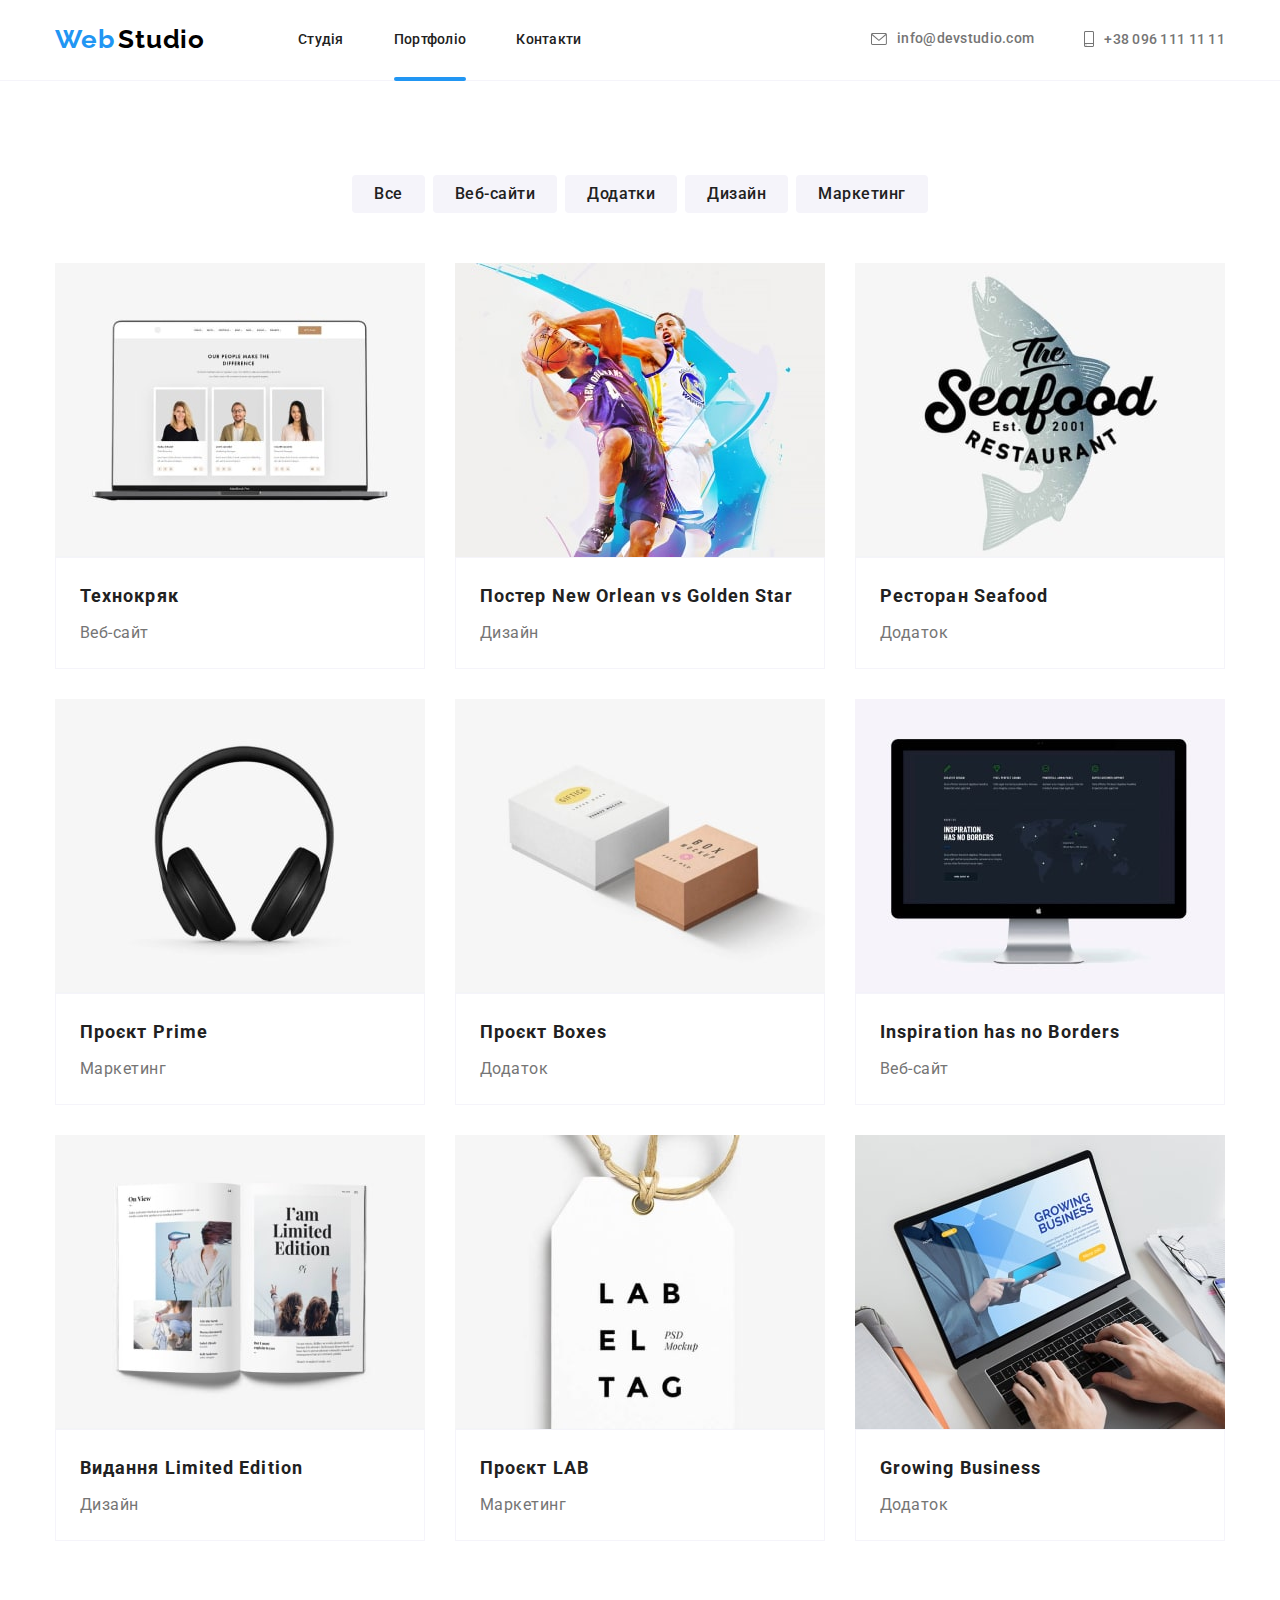
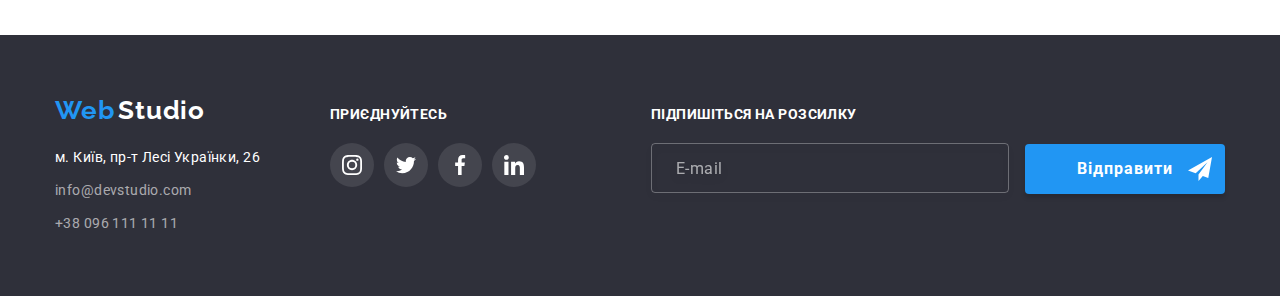
==== commit 08aada89: "Homework-8.V-3" ====
--- a/portfolio.html
+++ b/portfolio.html
@@ -29,10 +29,10 @@
             <nav class="navigation header__navigation">
                 <ul class="navigation__list list">
                     <li class="navigation__item">
-                        <a href="./index.html" class="navigation__link link current"> Студія </a>
+                        <a href="./index.html" class="navigation__link link"> Студія </a>
                     </li>
                     <li class="navigation__item">
-                        <a href="./portfolio.html" class="navigation__link link">Портфоліо</a>
+                        <a href="./portfolio.html" class="navigation__link link current">Портфоліо</a>
                     </li>
                     <li class="navigation__item">
                         <a href="" class="navigation__link link">Контакти</a>
@@ -68,57 +68,57 @@
                                 height="40">
                                 <use href="./Images/icons.svg#icon-close_40px"></use>
                             </svg></button>
-                        <div class="menu-top">
-                            <nav class="mob-menu-navigation">
-                                <ul class="mob-menu-list list">
-                                    <li class="mob-menu-item">
-                                        <a href="./index.html" class="mob-menu-link link current"> Студія </a>
-                                    </li>
-                                    <li class="mob-menu-item">
-                                        <a href="./portfolio.html" class="mob-menu-link link">Портфоліо</a>
-                                    </li>
-                                    <li class="mob-menu-item">
-                                        <a href="" class="mob-menu-link link">Контакти</a>
-                                    </li>
-                                </ul>
-                            </nav>
-                        </div>
-                        <div class="mob-auth-nav">
-                            <ul class="mob-auth-list list">
-                                <li>
-                                    <a href="tel:+380961111111" class="contact-tel link">
-                                        +38 096 111 11 11</a>
+
+                        <nav class="mob-menu-navigation">
+                            <ul class="mob-menu-list list">
+                                <li class="mob-menu-item">
+                                    <a href="./index.html" class="mob-menu-link link current"> Студія </a>
                                 </li>
-                                <li>
-                                    <a href="mailto:info@devstudio.com" class="contact-mail link">
-                                        info@devstudio.com
-                                    </a>
+                                <li class="mob-menu-item">
+                                    <a href="./portfolio.html" class="mob-menu-link link">Портфоліо</a>
                                 </li>
-
+                                <li class="mob-menu-item">
+                                    <a href="" class="mob-menu-link link">Контакти</a>
+                                </li>
                             </ul>
-                        </div>
-                        <ul class="mob-soc-list list">
-                            <li class="mob-soc-item">
-                                <a href="" class="mob-soc-link link" target="_blank"
-                                    rel="noopener noreferrer nofollow">Instagram</a>
+                        </nav>
+                    </div>
+                    <div class="mob-auth-nav">
+                        <ul class="mob-auth-list list">
+                            <li>
+                                <a href="tel:+380961111111" class="contact-tel link">
+                                    +38 096 111 11 11</a>
                             </li>
-                            <li class="mob-soc-item">
-                                <a href="" class="mob-soc-link link" target="_blank"
-                                    rel="noopener noreferrer nofollow">Twitter</a>
+                            <li>
+                                <a href="mailto:info@devstudio.com" class="contact-mail link">
+                                    info@devstudio.com
+                                </a>
                             </li>
-                            <li class="mob-soc-item">
-                                <a href="" class="mob-soc-link link" target="_blank"
-                                    rel="noopener noreferrer nofollow">Facebook</a>
-                            </li>
-                            <li class="mob-soc-item">
-                                <a href="" class="mob-soc-link link" target="_blank"
-                                    rel="noopener noreferrer nofollow">LinkedIn</a>
-                            </li>
+
                         </ul>
-
                     </div>
+                    <ul class="mob-soc-list list">
+                        <li class="mob-soc-item">
+                            <a href="" class="mob-soc-link link" target="_blank"
+                                rel="noopener noreferrer nofollow">Instagram</a>
+                        </li>
+                        <li class="mob-soc-item">
+                            <a href="" class="mob-soc-link link" target="_blank"
+                                rel="noopener noreferrer nofollow">Twitter</a>
+                        </li>
+                        <li class="mob-soc-item">
+                            <a href="" class="mob-soc-link link" target="_blank"
+                                rel="noopener noreferrer nofollow">Facebook</a>
+                        </li>
+                        <li class="mob-soc-item">
+                            <a href="" class="mob-soc-link link" target="_blank"
+                                rel="noopener noreferrer nofollow">LinkedIn</a>
+                        </li>
+                    </ul>
+
                 </div>
             </div>
+        </div>
     </header>
     <main>
         <section>
@@ -210,21 +210,21 @@
                     </li>
                     <li class="portfolio-item">
                         <div class="portfolio-top-wrap">
-                        <picture>
-                            <source srcset="
+                            <picture>
+                                <source srcset="
                                ./Images/Seafood-desk.jpg   1x,
                                  ./Images/Seafood-desk-2x.jpg 2x
                                   " media="(min-width:1200px)" />
-                            <source srcset="
+                                <source srcset="
                                    ./Images/Seafood-tab.jpg    1x,
                                    ./Images/Seafood-tab-2x.jpg 2x
                                    " media="(min-width:768px)" />
-                            <source srcset="
+                                <source srcset="
                                    ./Images/Seafood-mob.jpg   1x,
                                     ./Images/Seafood-mob-2x.jpg 2x
                                      " media="(max-width:767px)" />
-                            <img src="./Images/Seafood-mob.jpg" alt="Seafood" width="450" height="294" />
-                        </picture>
+                                <img src="./Images/Seafood-mob.jpg" alt="Seafood" width="450" height="294" />
+                            </picture>
                             <p class="portfolio-text">
                                 Lorem ipsum dolor sit amet.
 
@@ -237,21 +237,21 @@
                     </li>
                     <li class="portfolio-item">
                         <div class="portfolio-top-wrap">
-                        <picture>
-                            <source srcset="
+                            <picture>
+                                <source srcset="
                                 ./Images/Prime-desk.jpg   1x,
                                 ./Images/Prime-desk-2x.jpg 2x
                                  " media="(min-width:1200px)" />
-                            <source srcset="
+                                <source srcset="
                                  ./Images/Prime-tab.jpg    1x,
                                   ./Images/Prime-tab-2x.jpg 2x
                                    " media="(min-width:768px)" />
-                            <source srcset="
+                                <source srcset="
                                     ./Images/Prime-mob.jpg   1x,
                                     ./Images/Prime-mob-2x.jpg 2x
                                       " media="(max-width:767px)" />
-                            <img src="./Images/Prime-mob.jpg" alt="Prime" width="450" height="294" />
-                        </picture>
+                                <img src="./Images/Prime-mob.jpg" alt="Prime" width="450" height="294" />
+                            </picture>
                             <p class="portfolio-text">
                                 Lorem ipsum dolor, sit amet consectetur adipisicing elit. Eaque dolore tempore deserunt
                                 eligendi temporibus explicabo aspernatur incidunt velit fugiat asperiores.
@@ -264,21 +264,21 @@
                     </li>
                     <li class="portfolio-item">
                         <div class="portfolio-top-wrap">
-                        <picture>
-                            <source srcset="
+                            <picture>
+                                <source srcset="
                              ./Images/Boxes-desk.jpg   1x,
                                ./Images/Boxes-desk-2x.jpg 2x
                                 " media="(min-width:1200px)" />
-                            <source srcset="
+                                <source srcset="
                                  ./Images/Boxes-tab.jpg    1x,
                                  ./Images/Boxes-tab-2x.jpg 2x
                                    " media="(min-width:768px)" />
-                            <source srcset="
+                                <source srcset="
                                   ./Images/Boxes-mob.jpg   1x,
                                     ./Images/Boxes-mob-2x.jpg 2x
                                     " media="(max-width:767px)" />
-                            <img src="./Images/Boxes-mob.jpg" alt="Boxes" width="450" height="294" />
-                        </picture>
+                                <img src="./Images/Boxes-mob.jpg" alt="Boxes" width="450" height="294" />
+                            </picture>
                             <p class="portfolio-text">
                                 Lorem ipsum dolor, sit amet consectetur adipisicing elit. Eaque dolore tempore deserunt
                                 eligendi temporibus
@@ -320,21 +320,21 @@
                     </li>
                     <li class="portfolio-item">
                         <div class="portfolio-top-wrap">
-                        <picture>
-                            <source srcset="
+                            <picture>
+                                <source srcset="
                             ./Images/Limited-desk.jpg   1x,
                             ./Images/Limited-desk-2x.jpg 2x
                              " media="(min-width:1200px)" />
-                            <source srcset="
+                                <source srcset="
                              ./Images/Limited-tab.jpg    1x,
                               ./Images/Limited-tab-2x.jpg 2x
                               " media="(min-width:768px)" />
-                            <source srcset="
+                                <source srcset="
                                 ./Images/Limited-mob.jpg   1x,
                                ./Images/Limited-mob-2x.jpg 2x
                                 " media="(max-width:767px)" />
-                            <img src="./Images/Limited-mob.jpg" alt="Limited" width="450" height="294" />
-                        </picture>
+                                <img src="./Images/Limited-mob.jpg" alt="Limited" width="450" height="294" />
+                            </picture>
                             <p class="portfolio-text">
                                 Lorem ipsum dolor, sit amet consectetur adipisicing elit. Eaque dolore tempore deserunt
                                 eligendi temporibus
@@ -376,21 +376,21 @@
                     </li>
                     <li class="portfolio-item">
                         <div class="portfolio-top-wrap">
-                        <picture>
-                            <source srcset="
+                            <picture>
+                                <source srcset="
                                ./Images/Business-desk.jpg   1x,
                               ./Images/Business-desk-2x.jpg 2x
                                  " media="(min-width:1200px)" />
-                            <source srcset="
+                                <source srcset="
                                ./Images/Business-tab.jpg    1x,
                                ./Images/Business-tab-2x.jpg 2x
                                 " media="(min-width:768px)" />
-                            <source srcset="
+                                <source srcset="
                                   ./Images/Business-mob.jpg   1x,
                                    ./Images/Business-mob-2x.jpg 2x
                                     " media="(max-width:767px)" />
-                            <img src="./Images/Business-mob.jpg" alt="Business" width="450" height="294" />
-                        </picture>
+                                <img src="./Images/Business-mob.jpg" alt="Business" width="450" height="294" />
+                            </picture>
                             <p class="portfolio-text">
                                 Lorem ipsum dolor, sit amet consectetur adipisicing elit. Eaque dolore tempore deserunt
                                 eligendi temporibus
--- a/CSS/main.min.css
+++ b/CSS/main.min.css
@@ -1 +1 @@
-:root{--header-color: #212121;--title-color: #757575;--accent-color: #2196f3;--second-accent-color: #ffffff;--body-background: #ffffff;--typical-lh: 1.36;--bg-gradiant:linear-gradient( rgba(47, 48, 58, 0.4), rgba(47, 48, 58, 0.4)) }p,h1,h2,h3,h4,h5,h6{margin:0px}ul{margin:0px;padding-left:0}body{font-family:"Roboto",sans-serif;background:var(--body-background)}.list{list-style:none}.link{text-decoration:none}img{display:block;width:100%;max-width:100%;height:auto}.visually-hidden{position:absolute;white-space:nowrap;width:1px;height:1px;overflow:hidden;border:0;padding:0;clip:rect(0 0 0 0);clip-path:inset(50%);margin:-1px}.container{width:100%;padding-left:15px;padding-right:15px;margin-left:auto;margin-right:auto}@media screen and (min-width: 480px){.container{width:480px}}@media screen and (min-width: 768px){.container{width:768px}}@media screen and (min-width: 1200px){.container{width:1200px}}section{padding-top:60px;padding-bottom:60px}@media screen and (min-width: 1200px){section{padding-top:94px;padding-bottom:94px}}.header{border-bottom:1px solid #f5f4fa;padding-top:16px;padding-bottom:16px}@media screen and (min-width: 768px){.header{padding-top:26px;padding-bottom:26px}}@media screen and (min-width: 1200px){.header{padding-top:24px;padding-bottom:25px}}.logo__web{font-family:"Raleway",sans-serif;font-weight:700;font-size:24px;line-height:1.16;letter-spacing:.03em;color:var(--accent-color)}@media screen and (min-width: 1200px){.logo__web{font-size:26px;line-height:1.19}}.logo__studio{font-family:"Raleway",sans-serif;font-weight:700;font-size:24px;line-height:1.16;letter-spacing:.03em;color:#000}@media screen and (min-width: 1200px){.logo__studio{font-size:26px;line-height:1.19}}.navigation,.auth-nav{display:none}.navigation{display:none}@media screen and (min-width: 768px){.navigation{display:block}}@media screen and (min-width: 1200px){.navigation{display:block}}.navigation__link{position:relative;font-weight:500;font-size:14px;line-height:1.14;letter-spacing:.02em;color:var(--header-color);transition:color 250ms cubic-bezier(0.4, 0, 0.2, 1)}.navigation__link:hover,.navigation__link:focus{color:var(--accent-color)}.navigation__link.current::after{position:absolute;content:"";display:block;width:100%;height:4px;border-radius:2px;background-color:var(--accent-color);margin-top:28px;left:0;transition:color 250ms cubic-bezier(0.4, 0, 0.2, 1)}.contact{font-weight:500;font-size:14px;line-height:1.14;letter-spacing:.02em;color:var(--title-color);align-items:center;display:flex;gap:10px;transition:color 250ms cubic-bezier(0.4, 0, 0.2, 1)}.contact:hover,.contact:focus{color:var(--accent-color)}.contact__icon{fill:var(--title-color);transition:fill 250ms cubic-bezier(0.4, 0, 0.2, 1)}.contact:hover .contact__icon,.contact:focus .contact__icon{fill:var(--accent-color)}.header .container{display:flex;align-items:center;width:100%}@media screen and (min-width: 1200px){.header .container{width:1200px}}.header__navigation{margin-left:87px}@media screen and (min-width: 1200px){.header__navigation{margin-left:50px}}.navigation__list{display:flex}.navigation__item:not(:last-child){margin-right:50px}.auth-nav{display:none}@media screen and (min-width: 768px){.auth-nav{display:flex;margin-left:auto;margin-bottom:-10px}}@media screen and (min-width: 1200px){.auth-nav{display:flex;margin-left:auto}}.auth-list li:first-child{margin-bottom:10px}@media screen and (min-width: 1200px){.auth-list{display:flex;margin-left:auto}}@media screen and (min-width: 1200px){.auth-list li:not(:last-child){margin-right:50px}}.menu-open,.menu-close{margin-left:auto;background-color:rgba(0,0,0,0);border:rgba(0,0,0,0)}@media screen and (min-width: 768px){.menu-open,.menu-close{display:none}}@media screen and (min-width: 1200px){.menu-open,.menu-close{display:none}}.mobile-menu{position:fixed;z-index:1;background-color:var(--body-background);top:0;left:0;width:100vw;height:100vh;padding-top:10px;padding-bottom:48px;padding-left:40px}.mobile-menu>.container-mob{height:100%;display:flex;flex-direction:column;justify-content:space-between}.menu-close{display:block;margin-left:auto;margin-bottom:15px}.mob-menu-item:not(:last-child){margin-bottom:36px}.mob-menu-item:last-child{margin-bottom:120px}.mob-menu-link{font-weight:500;font-size:40px;line-height:1.18;letter-spacing:.02em;color:#212121}.mob-menu-link:hover,.mob-menu-link:focus{color:var(--accent-color)}.mob-auth-nav{display:flex;gap:32px;margin-bottom:64px}.contact-tel{display:inline-block;font-weight:500;font-size:34px;line-height:1.18;letter-spacing:.02em;color:#2196f3;margin-bottom:32px}.contact-mail{font-weight:500;font-size:24px;line-height:28px;letter-spacing:.02em;color:#757575}.mob-soc-list{display:flex;gap:20px}.mob-soc-list li:not(:last-child){border-right:1px solid rgba(33,33,33,.2);padding-right:10px}.mob-soc-link{font-weight:500;font-size:18px;line-height:1.22;letter-spacing:.02em;color:#2196f3}.hero{background-color:#2f303a;background-image:var(--bg-gradiant),url(../Images/Hero_mob_1x.jpg);background-repeat:no-repeat;background-position:center;background-size:cover;max-width:1600px;height:600px;margin:0 auto;text-align:center;padding-top:118px;padding-bottom:60px}@media(min-device-pixel-ratio: 2),(min-resolution: 192dpi),(min-resolution: 2dppx){.hero{background-image:var(--bg-gradiant),url(../Images/Hero_mob_2x.jpg)}}@media screen and (min-width: 768px){.hero{padding-top:118px;padding-bottom:204px;background-image:var(--bg-gradiant),url(../Images/Hero_tab_1x.jpg)}}@media screen and (min-width: 768px)and (min-device-pixel-ratio: 2),screen and (min-width: 768px)and (min-resolution: 192dpi),screen and (min-width: 768px)and (min-resolution: 2dppx){.hero{background-image:var(--bg-gradiant),url(../Images/Hero_tab_2x.jpg)}}@media screen and (min-width: 1200px){.hero{padding-top:200px;padding-bottom:200px;background-image:var(--bg-gradiant),url(../Images/Hero_desk_1x.jpg)}}@media screen and (min-width: 1200px)and (min-device-pixel-ratio: 2),screen and (min-width: 1200px)and (min-resolution: 192dpi),screen and (min-width: 1200px)and (min-resolution: 2dppx){.hero{background-image:var(--bg-gradiant),url(../Images/Hero_desk_2x.jpg)}}.container .hero-content{text-align:left;width:100%}.hero-name{font-weight:900;font-size:26px;line-height:1.62;letter-spacing:.06em;text-transform:uppercase;color:var(--second-accent-color);width:100%;margin:0 auto}@media screen and (min-width: 1200px){.hero-name{font-size:44px;line-height:1.36}}.button-hero{font-family:inherit;font-weight:700;font-size:16px;line-height:1.88;align-items:center;text-align:center;letter-spacing:.06em;border-radius:4px;border:1px var(--accent-color);color:var(--second-accent-color);background-color:var(--accent-color);cursor:pointer;padding:10px 32px;margin-top:30px;min-width:200px;transition:background 250ms cubic-bezier(0.4, 0, 0.2, 1)}@media screen and (min-width: 1200px){.button-hero{min-width:216px}}.button-hero:hover,.button-hero:focus{background:#188ce8}.about-list{display:flex;flex-wrap:wrap;gap:30px}.about-item{width:100%}@media screen and (min-width: 768px){.about-item{width:calc((100% - 30px)/2)}}@media screen and (min-width: 1200px){.about-item{width:calc((100% - 90px)/4)}}.about-thumb{height:120px;background-color:#f5f4fa;border-radius:4px;display:flex;align-items:center;justify-content:center;margin-bottom:30px}.about-title{font-weight:700;font-size:14px;line-height:1.14;letter-spacing:.03em;text-transform:uppercase;color:var(--header-color);margin-bottom:10px}.about-text{font-size:14px;line-height:1.71;letter-spacing:.03em;color:var(--title-color)}.works-section{display:none}@media screen and (min-width: 1200px){.works-section{display:block;padding-top:0px}}.works,.clients-title,.team-title{font-weight:700;font-size:28px;line-height:1.17;letter-spacing:.03em;text-align:center;color:var(--header-color);margin-bottom:30px}.works-list{display:flex}.gallery-item{position:relative;width:370px}.gallery-item:not(:last-child){margin-right:30px}.works-top{position:absolute;color:#f5f4fa;bottom:0;left:0;font-weight:700;font-size:14px;line-height:1.14;text-align:center;letter-spacing:.03em;text-transform:uppercase;background-color:rgba(47,48,58,.8);color:#fff;width:370px;min-height:70px;padding:27px}@media screen and (min-width: 1200px){.team-title{font-weight:700;font-size:36px;line-height:1.17;letter-spacing:.03em;margin-bottom:50px}}.team-section{background-color:#f5f4fa}.team-list{display:flex;flex-wrap:wrap;gap:30px}.team-item{width:100%}@media screen and (min-width: 768px){.team-item{width:calc((100% - 30px)/2)}}@media screen and (min-width: 1200px){.team-item{width:calc((100% - 90px)/4)}}.team-block{background-color:#fff;padding:30px 30px;box-shadow:0px 1px 3px rgba(0,0,0,.12),0px 1px 1px rgba(0,0,0,.14),0px 2px 1px rgba(0,0,0,.2);border-radius:0px 0px 4px 4px}.team-name{font-weight:500;font-size:16px;line-height:1.19;text-align:center;letter-spacing:.03em;color:var(--header-color);margin-bottom:10px}.team-specialty{font-size:16px;line-height:1.19;text-align:center;letter-spacing:.03em;color:var(--title-color);margin-bottom:16px}.team-soc{display:flex;justify-content:center;gap:10px}.team-soc-link{width:44px;height:44px;border-radius:50%;background-color:inherit;display:flex;align-items:center;justify-content:center;transition:background-color 250ms cubic-bezier(0.4, 0, 0.2, 1),fill 250ms cubic-bezier(0.4, 0, 0.2, 1)}.team-soc-link:hover,.team-soc-link:focus{background-color:#2196f3}.team-soc-icon{fill:#afb1b8;transition:fill 250ms cubic-bezier(0.4, 0, 0.2, 1)}.team-soc-link:hover .team-soc-icon,.team-soc-link:focus .team-soc-icon{fill:#fff}@media screen and (min-width: 1200px){.clients-title{font-weight:700;font-size:36px;line-height:1.17;letter-spacing:.03em;margin-bottom:50px}}.clients-list{display:flex;flex-wrap:wrap;gap:30px;justify-content:center;align-items:center}.clients-item{width:calc((100% - 30px)/2);height:92px}@media screen and (min-width: 768px){.clients-item{width:calc((100% - 60px)/3)}}@media screen and (min-width: 1200px){.clients-item{width:calc((100% - 150px)/6)}}.clients-link{display:flex;align-items:center;justify-content:center;width:100%;height:100%;border:1px solid #afb1b8;border-radius:4px;transition:border 250ms cubic-bezier(0.4, 0, 0.2, 1),border-radius 250ms cubic-bezier(0.4, 0, 0.2, 1),fill 250ms cubic-bezier(0.4, 0, 0.2, 1)}.clients-link:hover,.clients-link:focus{border:1px solid #2196f3;border-radius:4px;transition:fill 250ms cubic-bezier(0.4, 0, 0.2, 1)}.clients-icon{fill:#afb1b8}.clients-link:hover .clients-icon,.clients-link:focus .clients-icon{fill:#2196f3}.footer{background:#2f303a;padding-top:60px;padding-bottom:60px}@media screen and (min-width: 768px){.two-section-tab{display:flex;justify-content:space-around;margin-bottom:60px}}@media screen and (min-width: 768px)and (min-width: 1200px){.two-section-tab{margin-bottom:0px}}@media screen and (min-width: 1200px){.footer .container{display:flex}}@media screen and (min-width: 1200px){.footer__address-thumb{margin-right:70px}}.footer__logo{margin-bottom:20px;display:inline-block}.logo__studio--white{font-family:"Raleway",sans-serif;font-weight:700;font-size:24px;line-height:1.16;letter-spacing:.03em;color:var(--second-accent-color)}@media screen and (min-width: 1200px){.logo__studio--white{font-size:26px;line-height:1.19}}.footer__address{font-style:normal;font-size:14px;line-height:1.7;letter-spacing:.03em;color:var(--second-accent-color);display:inline-block;margin-bottom:9px}@media screen and (max-width: 767px){.address-thumb{margin-bottom:60px;text-align:center}}.footer__contact{font-style:normal;font-size:14px;line-height:1.7;letter-spacing:.03em;color:rgba(255,255,255,.6);display:inline-block}.footer__item:not(:last-child){margin-bottom:9px}.footer__footer-soc h3{font-weight:700;font-size:14px;line-height:1.14;letter-spacing:.03em;text-transform:uppercase;color:#fff;margin-bottom:20px}.footer__footer-soc{margin-top:12px;text-align:center;margin-bottom:60px}@media screen and (min-width: 1200px){.footer__footer-soc{margin-right:93px;margin-bottom:0px}}.footer-soc__list{display:flex;justify-content:center;gap:10px}.footer-soc__link{width:44px;height:44px;border-radius:50%;background-color:rgba(255,255,255,.1);display:flex;align-items:center;justify-content:center;transition:background-color 250ms cubic-bezier(0.4, 0, 0.2, 1)}.footer-soc__link:hover,.footer-soc__link:focus{background-color:#2196f3}.footer-soc__icon{fill:#fff}.subscription-box{margin-top:12px;margin-left:auto}.subscription-box h3{font-weight:700;font-size:14px;line-height:1.14;letter-spacing:.03em;text-transform:uppercase;color:#fff;margin-bottom:20px;text-align:center}@media screen and (min-width: 1200px){.subscription-box h3{text-align:left}}.subscription-form{display:flex;flex-wrap:wrap;align-items:center;justify-content:center;flex-direction:column}@media screen and (min-width: 1200px){.subscription-form{display:block}}.subscription-form__input{width:100%;height:50px;background-color:rgba(0,0,0,0);border:1px solid rgba(255,255,255,.3);filter:drop-shadow(0px 4px 4px rgba(0, 0, 0, 0.15));border-radius:4px;color:#fff;padding-left:12px;outline:none;margin-bottom:20px}@media screen and (min-width: 768px){.subscription-form__input{width:450px}}@media screen and (min-width: 1200px){.subscription-form__input{width:358px}}.subscription-form__input::placeholder{font-weight:400;font-size:16px;line-height:1.25;letter-spacing:.03em;color:rgba(255,255,255,.6);padding-left:12px}.submit-button{position:relative;width:200px;height:50px;background:var(--accent-color);box-shadow:0px 4px 4px rgba(0,0,0,.15);border-radius:4px;border:var(--accent-color);font-weight:700;font-size:16px;line-height:1.88;align-items:center;text-align:center;letter-spacing:.06em;color:#fff;margin-left:12px}.submit-button:hover,.submit-button:focus{background:#188ce8;box-shadow:0px 4px 4px rgba(0,0,0,.15);border-radius:4px}.submit-button__icon{position:absolute;right:13px;top:50%;transform:translateY(-50%);fill:var(--second-accent-color)}.backdrop{position:fixed;top:0;width:100%;height:100%;background:rgba(0,0,0,.2);transition:opacity 500ms linear,visibility 500ms}.modal{position:absolute;width:calc(100% - 30px);min-height:581px;top:50%;left:50%;transform:translate(-50%, -50%) scale(1);transition:transform 250ms linear;background:#fff;box-shadow:0px 1px 3px rgba(0,0,0,.12),0px 1px 1px rgba(0,0,0,.14),0px 2px 1px rgba(0,0,0,.2);border-radius:4px;padding:40px}@media screen and (min-width: 768px){.modal{width:450px}}@media screen and (min-width: 1200px){.modal{width:528px}}.backdrop.is-hidden .modal{transform:translate(-50%, -50%) scale(0)}.modal__close{position:absolute;right:8px;top:8px;width:30px;height:30px;background:#fff;border:1px solid rgba(0,0,0,.1);border-radius:50%}.modal__icon{position:absolute;top:50%;left:50%;transform:translate(-50%, -50%);cursor:pointer}.modal__icon:hover,.modal__icon:focus{fill:var(--accent-color)}.modal__title{font-weight:700;font-size:20px;line-height:1.5;text-align:center;letter-spacing:.03em;color:#212121;margin-bottom:12px}@media screen and (min-width: 1200px){.modal__title{font-size:20px;line-height:1.15}}.input__title{font-size:12px;line-height:1.17;letter-spacing:.01em;color:#757575;display:block;margin-bottom:4px}.input{margin-bottom:10px}.input__wrap{position:relative}.input__form{width:100%;height:40px;border:1px solid rgba(33,33,33,.2);border-radius:4px;padding-left:42px;font-size:12px;line-height:1.17;letter-spacing:.01em;color:#757575;outline:none}.input__form:focus{border:1px solid var(--accent-color);border-radius:4px}.input__icon{position:absolute;left:12px;top:50%;transform:translateY(-50%)}.input__form:focus+.input__icon{fill:var(--accent-color)}.input__text{width:100%;height:120px;padding-top:12px;margin-bottom:10px;border:1px solid rgba(33,33,33,.2);border-radius:4px;padding-left:10px;font-size:12px;line-height:1.17;letter-spacing:.01em;color:#757575;resize:none;outline:none}.input__text::placeholder{font-size:12px;line-height:1.17;letter-spacing:.01em;color:rgba(117,117,117,.5)}.input__text:focus{border:1px solid var(--accent-color);border-radius:4px}.input-check{margin-left:15px;margin-bottom:30px}.input-check__text{display:flex;font-size:12px;line-height:1.16;letter-spacing:.03em;color:#757575;align-items:center}@media screen and (min-width: 1200px){.input-check__text{font-size:14px;line-height:1.71}}.input-check__text span{width:16px;height:15px;border:2px solid #212121;border-radius:3px;margin-right:8px;transition:background-color 250ms linear,border-color 250ms linear;display:flex;align-items:center;justify-content:center}.input-check__icon{fill:rgba(0,0,0,0);transition:fill 250ms linear}.input-check__tick:checked+.input-check__text span{background-color:var(--accent-color);border-color:var(--accent-color)}.input-check__tick:focus+.input-check__text span{border:1px solid var(--accent-color)}.input-check__tick:checked+.input-check__text .input-check__icon{fill:var(--second-accent-color)}.input-check__link{display:flex;font-size:12px;line-height:1.16;letter-spacing:.03em;color:var(--accent-color);align-items:center;margin-left:4px}@media screen and (min-width: 1200px){.input-check__link{font-size:14px;line-height:1.71}}.input-button{width:200px;height:50px;background:var(--accent-color);box-shadow:0px 4px 4px rgba(0,0,0,.15);border-radius:4px;border:var(--accent-color);font-weight:700;font-size:16px;line-height:1.88;display:block;margin:auto;align-items:center;text-align:center;letter-spacing:.06em;color:#fff;transition:background-color 250ms cubic-bezier(0.4, 0, 0.2, 1),box-shadow 250ms cubic-bezier(0.4, 0, 0.2, 1)}.input-button:hover,.input-button:focus{background:#188ce8;box-shadow:0px 4px 4px rgba(0,0,0,.15);border-radius:4px}.is-hidden{opacity:0;visibility:hidden;pointer-events:none}.no-scroll{overflow:hidden}.button-portfolio{font-family:inherit;font-weight:500;font-size:16px;line-height:1.63;text-align:center;letter-spacing:.03em;color:var(--header-color);cursor:pointer;background:#f5f4fa;border-radius:4px;border:1px rgba(0,0,0,0);padding:6px 22px;transition:background-color 250ms cubic-bezier(0.4, 0, 0.2, 1),box-shadow 250ms cubic-bezier(0.4, 0, 0.2, 1)}.button-portfolio:hover,.button-portfolio:focus{color:var(--second-accent-color);background-color:var(--accent-color);box-shadow:0px 3px 1px rgba(0,0,0,.1),0px 1px 2px rgba(0,0,0,.08),0px 2px 2px rgba(0,0,0,.12)}.button-list{display:flex;flex-wrap:wrap;gap:8px;margin-bottom:40px}@media screen and (min-width: 768px){.button-list{margin-bottom:30px;justify-content:center}}@media screen and (min-width: 1200px){.button-list{margin-bottom:50px}}.cataloge-list{display:flex;flex-wrap:wrap;gap:30px}.cataloge-works{font-weight:700;font-size:18px;line-height:2;letter-spacing:.06em;color:var(--header-color);margin-bottom:4px}.portfolio-item{width:100%;border-bottom:#f5f4fa;border-radius:1px;transition:box-shadow 250ms cubic-bezier(0.4, 0, 0.2, 1)}@media screen and (min-width: 768px){.portfolio-item{width:calc((100% - 30px)/2)}}@media screen and (min-width: 1200px){.portfolio-item{width:calc((100% - 60px)/3)}}.portfolio-item:hover,.portfolio-item:focus{box-shadow:0px 4px 4px rgba(0,0,0,.25)}.portfolio-name{font-size:16px;line-height:1.88;letter-spacing:.03em;color:var(--title-color)}.portfolio-block{padding:20px 24px;border:1px solid #f5f4fa}.portfolio-top-wrap{position:relative;overflow:hidden}.portfolio-text{position:absolute;top:0;left:0;font-weight:400;font-size:18px;line-height:1.56;letter-spacing:.03em;background:rgba(33,150,243,.9);height:100%;width:100%;color:#fff;transform:translateY(100%);transition:transform 250ms cubic-bezier(0.4, 0, 0.2, 1);padding:63px 24px;overflow:auto}.portfolio-item:hover .portfolio-text{transform:translateY(0%)}/*# sourceMappingURL=main.min.css.map */+:root{--header-color: #212121;--title-color: #757575;--accent-color: #2196f3;--second-accent-color: #ffffff;--body-background: #ffffff;--typical-lh: 1.36;--bg-gradiant:linear-gradient( rgba(47, 48, 58, 0.4), rgba(47, 48, 58, 0.4)) }p,h1,h2,h3,h4,h5,h6{margin:0px}ul{margin:0px;padding-left:0}body{font-family:"Roboto",sans-serif;background:var(--body-background)}.list{list-style:none}.link{text-decoration:none}img{display:block;width:100%;max-width:100%;height:auto}.visually-hidden{position:absolute;white-space:nowrap;width:1px;height:1px;overflow:hidden;border:0;padding:0;clip:rect(0 0 0 0);clip-path:inset(50%);margin:-1px}.container{width:100%;padding-left:15px;padding-right:15px;margin-left:auto;margin-right:auto}@media screen and (min-width: 480px){.container{width:480px}}@media screen and (min-width: 768px){.container{width:768px}}@media screen and (min-width: 1200px){.container{width:1200px}}section{padding-top:60px;padding-bottom:60px}@media screen and (min-width: 1200px){section{padding-top:94px;padding-bottom:94px}}.header{border-bottom:1px solid #f5f4fa;padding-top:10px;padding-bottom:10px}@media screen and (min-width: 768px){.header{padding-top:26px;padding-bottom:26px}}@media screen and (min-width: 1200px){.header{padding-top:24px;padding-bottom:25px}}.logo__web{font-family:"Raleway",sans-serif;font-weight:700;font-size:24px;line-height:1.16;letter-spacing:.03em;color:var(--accent-color)}@media screen and (min-width: 1200px){.logo__web{font-size:26px;line-height:1.19}}.logo__studio{font-family:"Raleway",sans-serif;font-weight:700;font-size:24px;line-height:1.16;letter-spacing:.03em;color:#000}@media screen and (min-width: 1200px){.logo__studio{font-size:26px;line-height:1.19}}.navigation,.auth-nav{display:none}.navigation{display:none}@media screen and (min-width: 768px){.navigation{display:block}}@media screen and (min-width: 1200px){.navigation{display:block}}.navigation__link{position:relative;font-weight:500;font-size:14px;line-height:1.14;letter-spacing:.02em;color:var(--header-color);transition:color 250ms cubic-bezier(0.4, 0, 0.2, 1)}.navigation__link:hover,.navigation__link:focus{color:var(--accent-color)}.navigation__link.current::after{position:absolute;content:"";display:block;width:100%;height:4px;border-radius:2px;background-color:var(--accent-color);margin-top:28px;left:0;transition:color 250ms cubic-bezier(0.4, 0, 0.2, 1)}.contact{font-weight:500;font-size:12px;line-height:1.16;letter-spacing:.02em;color:var(--title-color);align-items:center;display:flex;gap:10px;transition:color 250ms cubic-bezier(0.4, 0, 0.2, 1)}.contact:hover,.contact:focus{color:var(--accent-color)}@media screen and (min-width: 1200px){.contact{font-size:14px;line-height:1.14}}.contact__icon{fill:var(--title-color);transition:fill 250ms cubic-bezier(0.4, 0, 0.2, 1)}.contact:hover .contact__icon,.contact:focus .contact__icon{fill:var(--accent-color)}.header .container{display:flex;align-items:center}.header__navigation{margin-left:87px}@media screen and (min-width: 1200px){.header__navigation{margin-left:93px}}.navigation__list{display:flex}.navigation__item:not(:last-child){margin-right:50px}.auth-nav{display:none}@media screen and (min-width: 768px){.auth-nav{display:flex;margin-left:auto;margin-bottom:-10px}}@media screen and (min-width: 1200px){.auth-nav{display:flex;margin-left:auto}}.auth-list li:first-child{margin-bottom:10px}@media screen and (min-width: 1200px){.auth-list{display:flex;margin-left:auto}}@media screen and (min-width: 1200px){.auth-list li:not(:last-child){margin-right:50px}}.menu-open,.menu-close{margin-left:auto;background-color:rgba(0,0,0,0);border:rgba(0,0,0,0)}@media screen and (min-width: 768px){.menu-open,.menu-close{display:none}}@media screen and (min-width: 1200px){.menu-open,.menu-close{display:none}}.mobile-menu{position:fixed;z-index:1;background-color:var(--body-background);top:0;left:0;width:100vw;height:100vh;padding-top:10px;padding-bottom:48px;padding-left:40px;overflow-y:scroll}.mobile-menu>.container-mob{height:100%;display:flex;flex-direction:column;justify-content:space-between;padding-left:40px;padding-right:15px}.menu-close{display:block;margin-left:auto;margin-bottom:15px}.mob-menu-item:not(:last-child){margin-bottom:36px}.mob-menu-item:last-child{margin-bottom:120px}.mob-menu-link{font-weight:500;font-size:40px;line-height:1.18;letter-spacing:.02em;color:#212121}.mob-menu-link:hover,.mob-menu-link:focus{color:var(--accent-color)}.mob-auth-nav{display:flex;gap:32px;margin-bottom:64px}.contact-tel{display:inline-block;font-weight:500;font-size:34px;line-height:1.18;letter-spacing:.02em;color:#2196f3;margin-bottom:32px}.contact-mail{font-weight:500;font-size:24px;line-height:28px;letter-spacing:.02em;color:#757575}.mob-soc-list{display:flex;flex-wrap:wrap;gap:10px}.mob-soc-list li:not(:last-child){border-right:1px solid rgba(33,33,33,.2);padding-right:10px}.mob-soc-link{font-weight:500;font-size:18px;line-height:1.22;letter-spacing:.02em;color:#2196f3}.hero{background-color:#2f303a;background-image:var(--bg-gradiant),url(../Images/Hero_mob_1x.jpg);background-repeat:no-repeat;background-position:center;background-size:cover;max-width:1600px;height:400px;margin:0 auto;text-align:center;padding-top:0px;padding-bottom:0px}@media(min-device-pixel-ratio: 2),(min-resolution: 192dpi),(min-resolution: 2dppx){.hero{background-image:var(--bg-gradiant),url(../Images/Hero_mob_2x.jpg)}}@media screen and (min-width: 768px){.hero{background-image:var(--bg-gradiant),url(../Images/Hero_tab_1x.jpg)}}@media screen and (min-width: 768px)and (min-device-pixel-ratio: 2),screen and (min-width: 768px)and (min-resolution: 192dpi),screen and (min-width: 768px)and (min-resolution: 2dppx){.hero{background-image:var(--bg-gradiant),url(../Images/Hero_tab_2x.jpg)}}@media screen and (min-width: 1200px){.hero{padding-top:200px;padding-bottom:200px;height:600px;background-image:var(--bg-gradiant),url(../Images/Hero_desk_1x.jpg)}}@media screen and (min-width: 1200px)and (min-device-pixel-ratio: 2),screen and (min-width: 1200px)and (min-resolution: 192dpi),screen and (min-width: 1200px)and (min-resolution: 2dppx){.hero{background-image:var(--bg-gradiant),url(../Images/Hero_desk_2x.jpg)}}.hero-content{text-align:center;width:100%}@media screen and (max-width: 1199px){.hero-content{padding-top:118px;padding-bottom:118px}}.hero-name{font-weight:900;font-size:26px;line-height:1.62;letter-spacing:.06em;text-transform:uppercase;color:var(--second-accent-color);width:100%;margin:0 auto}@media screen and (max-width: 1199px){.hero-name{width:360px}}@media screen and (min-width: 1200px){.hero-name{font-size:44px;line-height:1.36;width:696px}}.button-hero{font-family:inherit;font-weight:700;font-size:16px;line-height:1.88;align-items:center;text-align:center;letter-spacing:.06em;border-radius:4px;border:1px var(--accent-color);color:var(--second-accent-color);background-color:var(--accent-color);cursor:pointer;padding:10px 32px;margin-top:30px;min-width:200px;transition:background 250ms cubic-bezier(0.4, 0, 0.2, 1)}@media screen and (min-width: 1200px){.button-hero{min-width:216px}}.button-hero:hover,.button-hero:focus{background:#188ce8}.about-list{display:flex;flex-wrap:wrap;gap:30px}.about-item{width:100%}@media screen and (min-width: 768px){.about-item{width:calc((100% - 30px)/2)}}@media screen and (min-width: 1200px){.about-item{width:calc((100% - 90px)/4)}}.about-thumb{height:120px;background-color:#f5f4fa;border-radius:4px;display:flex;align-items:center;justify-content:center;margin-bottom:30px}.about-title{font-weight:700;font-size:14px;line-height:1.14;letter-spacing:.03em;text-transform:uppercase;text-align:center;color:var(--header-color);margin-bottom:10px}@media screen and (min-width: 768px){.about-title{text-align:left}}.about-text{font-size:14px;line-height:1.71;letter-spacing:.03em;color:var(--title-color)}.works-section{display:none}@media screen and (min-width: 1200px){.works-section{display:block;padding-top:0px}}.works,.clients-title,.team-title{font-weight:700;font-size:28px;line-height:1.17;letter-spacing:.03em;text-align:center;color:var(--header-color);margin-bottom:30px}@media screen and (min-width: 1200px){.works,.clients-title,.team-title{font-weight:700;font-size:36px;line-height:1.17;letter-spacing:.03em}}.works-list{display:flex}.gallery-item{position:relative;width:370px}.gallery-item:not(:last-child){margin-right:30px}.works-top{position:absolute;color:#f5f4fa;bottom:0;left:0;font-weight:700;font-size:14px;line-height:1.14;text-align:center;letter-spacing:.03em;text-transform:uppercase;background-color:rgba(47,48,58,.8);color:#fff;width:370px;min-height:70px;padding:27px}@media screen and (min-width: 1200px){.team-title{font-weight:700;font-size:36px;line-height:1.17;letter-spacing:.03em;margin-bottom:50px}}.team-section{background-color:#f5f4fa}.team-list{display:flex;flex-wrap:wrap;gap:30px}.team-item{width:100%}@media screen and (min-width: 768px){.team-item{width:calc((100% - 30px)/2)}}@media screen and (min-width: 1200px){.team-item{width:calc((100% - 90px)/4)}}.team-block{background-color:#fff;padding:30px 30px;box-shadow:0px 1px 3px rgba(0,0,0,.12),0px 1px 1px rgba(0,0,0,.14),0px 2px 1px rgba(0,0,0,.2);border-radius:0px 0px 4px 4px}.team-name{font-weight:500;font-size:16px;line-height:1.19;text-align:center;letter-spacing:.03em;color:var(--header-color);margin-bottom:10px}.team-specialty{font-size:16px;line-height:1.19;text-align:center;letter-spacing:.03em;color:var(--title-color);margin-bottom:16px}.team-soc{display:flex;justify-content:center;gap:10px}.team-soc-link{width:44px;height:44px;border-radius:50%;background-color:inherit;display:flex;align-items:center;justify-content:center;transition:background-color 250ms cubic-bezier(0.4, 0, 0.2, 1),fill 250ms cubic-bezier(0.4, 0, 0.2, 1)}.team-soc-link:hover,.team-soc-link:focus{background-color:#2196f3}.team-soc-icon{fill:#afb1b8;transition:fill 250ms cubic-bezier(0.4, 0, 0.2, 1)}.team-soc-link:hover .team-soc-icon,.team-soc-link:focus .team-soc-icon{fill:#fff}@media screen and (min-width: 1200px){.clients-title{font-weight:700;font-size:36px;line-height:1.17;letter-spacing:.03em;margin-bottom:50px}}.clients-list{display:flex;flex-wrap:wrap;gap:30px;justify-content:center;align-items:center}.clients-item{width:calc((100% - 30px)/2);height:92px}@media screen and (min-width: 768px){.clients-item{width:calc((100% - 60px)/3)}}@media screen and (min-width: 1200px){.clients-item{width:calc((100% - 150px)/6)}}.clients-link{display:flex;align-items:center;justify-content:center;width:100%;height:100%;border:1px solid #afb1b8;border-radius:4px;transition:border 250ms cubic-bezier(0.4, 0, 0.2, 1),border-radius 250ms cubic-bezier(0.4, 0, 0.2, 1),fill 250ms cubic-bezier(0.4, 0, 0.2, 1)}.clients-link:hover,.clients-link:focus{border:1px solid #2196f3;border-radius:4px;transition:fill 250ms cubic-bezier(0.4, 0, 0.2, 1)}.clients-icon{fill:#afb1b8}.clients-link:hover .clients-icon,.clients-link:focus .clients-icon{fill:#2196f3}.footer{background:#2f303a;padding-top:60px;padding-bottom:60px}@media screen and (min-width: 768px){.two-section-tab{display:flex;justify-content:space-around;margin-bottom:60px}}@media screen and (min-width: 768px)and (min-width: 1200px){.two-section-tab{margin-bottom:0px}}@media screen and (min-width: 1200px){.footer .container{display:flex}}@media screen and (min-width: 1200px){.footer__address-thumb{margin-right:70px}}.footer__logo{margin-bottom:20px;display:inline-block}.logo__studio--white{font-family:"Raleway",sans-serif;font-weight:700;font-size:24px;line-height:1.16;letter-spacing:.03em;color:var(--second-accent-color)}@media screen and (min-width: 1200px){.logo__studio--white{font-size:26px;line-height:1.19}}.footer__address{font-style:normal;font-size:14px;line-height:1.7;letter-spacing:.03em;color:var(--second-accent-color);display:inline-block;margin-bottom:9px}@media screen and (max-width: 1199px){.address-thumb{margin-bottom:60px;text-align:center}}.footer__contact{font-style:normal;font-size:14px;line-height:1.7;letter-spacing:.03em;color:rgba(255,255,255,.6);display:inline-block}.footer__item:not(:last-child){margin-bottom:9px}.footer__footer-soc h3{font-weight:700;font-size:14px;line-height:1.14;letter-spacing:.03em;text-transform:uppercase;color:#fff;margin-bottom:20px}.footer__footer-soc{margin-top:12px;text-align:center;margin-bottom:60px}@media screen and (min-width: 1200px){.footer__footer-soc{margin-right:93px;margin-bottom:0px;text-align:left}}.footer-soc__list{display:flex;justify-content:center;gap:10px}.footer-soc__link{width:44px;height:44px;border-radius:50%;background-color:rgba(255,255,255,.1);display:flex;align-items:center;justify-content:center;transition:background-color 250ms cubic-bezier(0.4, 0, 0.2, 1)}.footer-soc__link:hover,.footer-soc__link:focus{background-color:#2196f3}.footer-soc__icon{fill:#fff}.subscription-box{margin-top:12px;margin-left:auto}.subscription-box h3{font-weight:700;font-size:14px;line-height:1.14;letter-spacing:.03em;text-transform:uppercase;color:#fff;margin-bottom:20px;text-align:center}@media screen and (min-width: 1200px){.subscription-box h3{text-align:left}}.subscription-form{display:flex;flex-wrap:wrap;align-items:center;justify-content:center;flex-direction:column}@media screen and (min-width: 1200px){.subscription-form{display:block}}.subscription-form__input{width:100%;height:50px;background-color:rgba(0,0,0,0);border:1px solid rgba(255,255,255,.3);filter:drop-shadow(0px 4px 4px rgba(0, 0, 0, 0.15));border-radius:4px;color:#fff;padding-left:12px;outline:none;margin-bottom:20px}@media screen and (min-width: 768px){.subscription-form__input{width:450px}}@media screen and (min-width: 1200px){.subscription-form__input{width:358px}}.subscription-form__input::placeholder{font-weight:400;font-size:16px;line-height:1.25;letter-spacing:.03em;color:rgba(255,255,255,.6);padding-left:12px}.submit-button{position:relative;width:200px;height:50px;background:var(--accent-color);box-shadow:0px 4px 4px rgba(0,0,0,.15);border-radius:4px;border:var(--accent-color);font-weight:700;font-size:16px;line-height:1.88;align-items:center;text-align:center;letter-spacing:.06em;color:#fff;margin-left:12px}.submit-button:hover,.submit-button:focus{background:#188ce8;box-shadow:0px 4px 4px rgba(0,0,0,.15);border-radius:4px}.submit-button__icon{position:absolute;right:13px;top:50%;transform:translateY(-50%);fill:var(--second-accent-color)}.backdrop{position:fixed;top:0;width:100%;height:100%;background:rgba(0,0,0,.2);transition:opacity 500ms linear,visibility 500ms}.modal{position:absolute;width:calc(100% - 30px);min-height:581px;top:50%;left:50%;transform:translate(-50%, -50%) scale(1);transition:transform 250ms linear;background:#fff;box-shadow:0px 1px 3px rgba(0,0,0,.12),0px 1px 1px rgba(0,0,0,.14),0px 2px 1px rgba(0,0,0,.2);border-radius:4px;padding:40px}@media screen and (min-width: 768px){.modal{width:450px}}@media screen and (min-width: 1200px){.modal{width:528px}}.backdrop.is-hidden .modal{transform:translate(-50%, -50%) scale(0)}.modal__close{position:absolute;right:8px;top:8px;width:30px;height:30px;background:#fff;border:1px solid rgba(0,0,0,.1);border-radius:50%}.modal__icon{position:absolute;top:50%;left:50%;transform:translate(-50%, -50%);cursor:pointer}.modal__icon:hover,.modal__icon:focus{fill:var(--accent-color)}.modal__title{font-weight:700;font-size:20px;line-height:1.5;text-align:center;letter-spacing:.03em;color:#212121;margin-bottom:12px}@media screen and (min-width: 1200px){.modal__title{font-size:20px;line-height:1.15}}.input__title{font-size:12px;line-height:1.17;letter-spacing:.01em;color:#757575;display:block;margin-bottom:4px}.input{margin-bottom:10px}.input__wrap{position:relative}.input__form{width:100%;height:40px;border:1px solid rgba(33,33,33,.2);border-radius:4px;padding-left:42px;font-size:12px;line-height:1.17;letter-spacing:.01em;color:#757575;outline:none}.input__form:focus{border:1px solid var(--accent-color);border-radius:4px}.input__icon{position:absolute;left:12px;top:50%;transform:translateY(-50%)}.input__form:focus+.input__icon{fill:var(--accent-color)}.input__text{width:100%;height:120px;padding-top:12px;margin-bottom:10px;border:1px solid rgba(33,33,33,.2);border-radius:4px;padding-left:10px;font-size:12px;line-height:1.17;letter-spacing:.01em;color:#757575;resize:none;outline:none}.input__text::placeholder{font-size:12px;line-height:1.17;letter-spacing:.01em;color:rgba(117,117,117,.5)}.input__text:focus{border:1px solid var(--accent-color);border-radius:4px}.input-check{margin-left:15px;margin-bottom:30px}.input-check__text{display:flex;font-size:12px;line-height:1.16;letter-spacing:.03em;color:#757575;align-items:center}@media screen and (min-width: 1200px){.input-check__text{font-size:14px;line-height:1.71}}.input-check__text span{width:16px;height:15px;border:2px solid #212121;border-radius:3px;margin-right:8px;transition:background-color 250ms linear,border-color 250ms linear;display:flex;align-items:center;justify-content:center}.input-check__icon{fill:rgba(0,0,0,0);transition:fill 250ms linear}.input-check__tick:checked+.input-check__text span{background-color:var(--accent-color);border-color:var(--accent-color)}.input-check__tick:focus+.input-check__text span{border:1px solid var(--accent-color)}.input-check__tick:checked+.input-check__text .input-check__icon{fill:var(--second-accent-color)}.input-check__link{display:flex;font-size:12px;line-height:1.16;letter-spacing:.03em;color:var(--accent-color);align-items:center;margin-left:4px}@media screen and (min-width: 1200px){.input-check__link{font-size:14px;line-height:1.71}}.input-button{width:200px;height:50px;background:var(--accent-color);box-shadow:0px 4px 4px rgba(0,0,0,.15);border-radius:4px;border:var(--accent-color);font-weight:700;font-size:16px;line-height:1.88;display:block;margin:auto;align-items:center;text-align:center;letter-spacing:.06em;color:#fff;transition:background-color 250ms cubic-bezier(0.4, 0, 0.2, 1),box-shadow 250ms cubic-bezier(0.4, 0, 0.2, 1)}.input-button:hover,.input-button:focus{background:#188ce8;box-shadow:0px 4px 4px rgba(0,0,0,.15);border-radius:4px}.is-hidden{opacity:0;visibility:hidden;pointer-events:none}.no-scroll{overflow:hidden}.button-portfolio{font-family:inherit;font-weight:500;font-size:16px;line-height:1.63;text-align:center;letter-spacing:.03em;color:var(--header-color);cursor:pointer;background:#f5f4fa;border-radius:4px;border:1px rgba(0,0,0,0);padding:6px 22px;transition:background-color 250ms cubic-bezier(0.4, 0, 0.2, 1),box-shadow 250ms cubic-bezier(0.4, 0, 0.2, 1)}.button-portfolio:hover,.button-portfolio:focus{color:var(--second-accent-color);background-color:var(--accent-color);box-shadow:0px 3px 1px rgba(0,0,0,.1),0px 1px 2px rgba(0,0,0,.08),0px 2px 2px rgba(0,0,0,.12)}.button-list{display:flex;flex-wrap:wrap;gap:8px;margin-bottom:40px}@media screen and (min-width: 768px){.button-list{margin-bottom:30px;justify-content:center}}@media screen and (min-width: 1200px){.button-list{margin-bottom:50px}}.cataloge-list{display:flex;flex-wrap:wrap;gap:30px}.cataloge-works{font-weight:700;font-size:18px;line-height:2;letter-spacing:.06em;color:var(--header-color);margin-bottom:4px}.portfolio-item{width:100%;border-bottom:#f5f4fa;border-radius:1px;transition:box-shadow 250ms cubic-bezier(0.4, 0, 0.2, 1)}@media screen and (min-width: 768px){.portfolio-item{width:calc((100% - 30px)/2)}}@media screen and (min-width: 1200px){.portfolio-item{width:calc((100% - 60px)/3)}}.portfolio-item:hover,.portfolio-item:focus{box-shadow:0px 4px 4px rgba(0,0,0,.25)}.portfolio-name{font-size:16px;line-height:1.88;letter-spacing:.03em;color:var(--title-color)}.portfolio-block{padding:20px 24px;border:1px solid #f5f4fa}.portfolio-top-wrap{position:relative;overflow:hidden}.portfolio-text{position:absolute;top:0;left:0;font-weight:400;font-size:18px;line-height:1.56;letter-spacing:.03em;background:rgba(33,150,243,.9);height:100%;width:100%;color:#fff;transform:translateY(100%);transition:transform 250ms cubic-bezier(0.4, 0, 0.2, 1);padding:63px 24px;overflow:auto}.portfolio-item:hover .portfolio-text{transform:translateY(0%)}/*# sourceMappingURL=main.min.css.map */